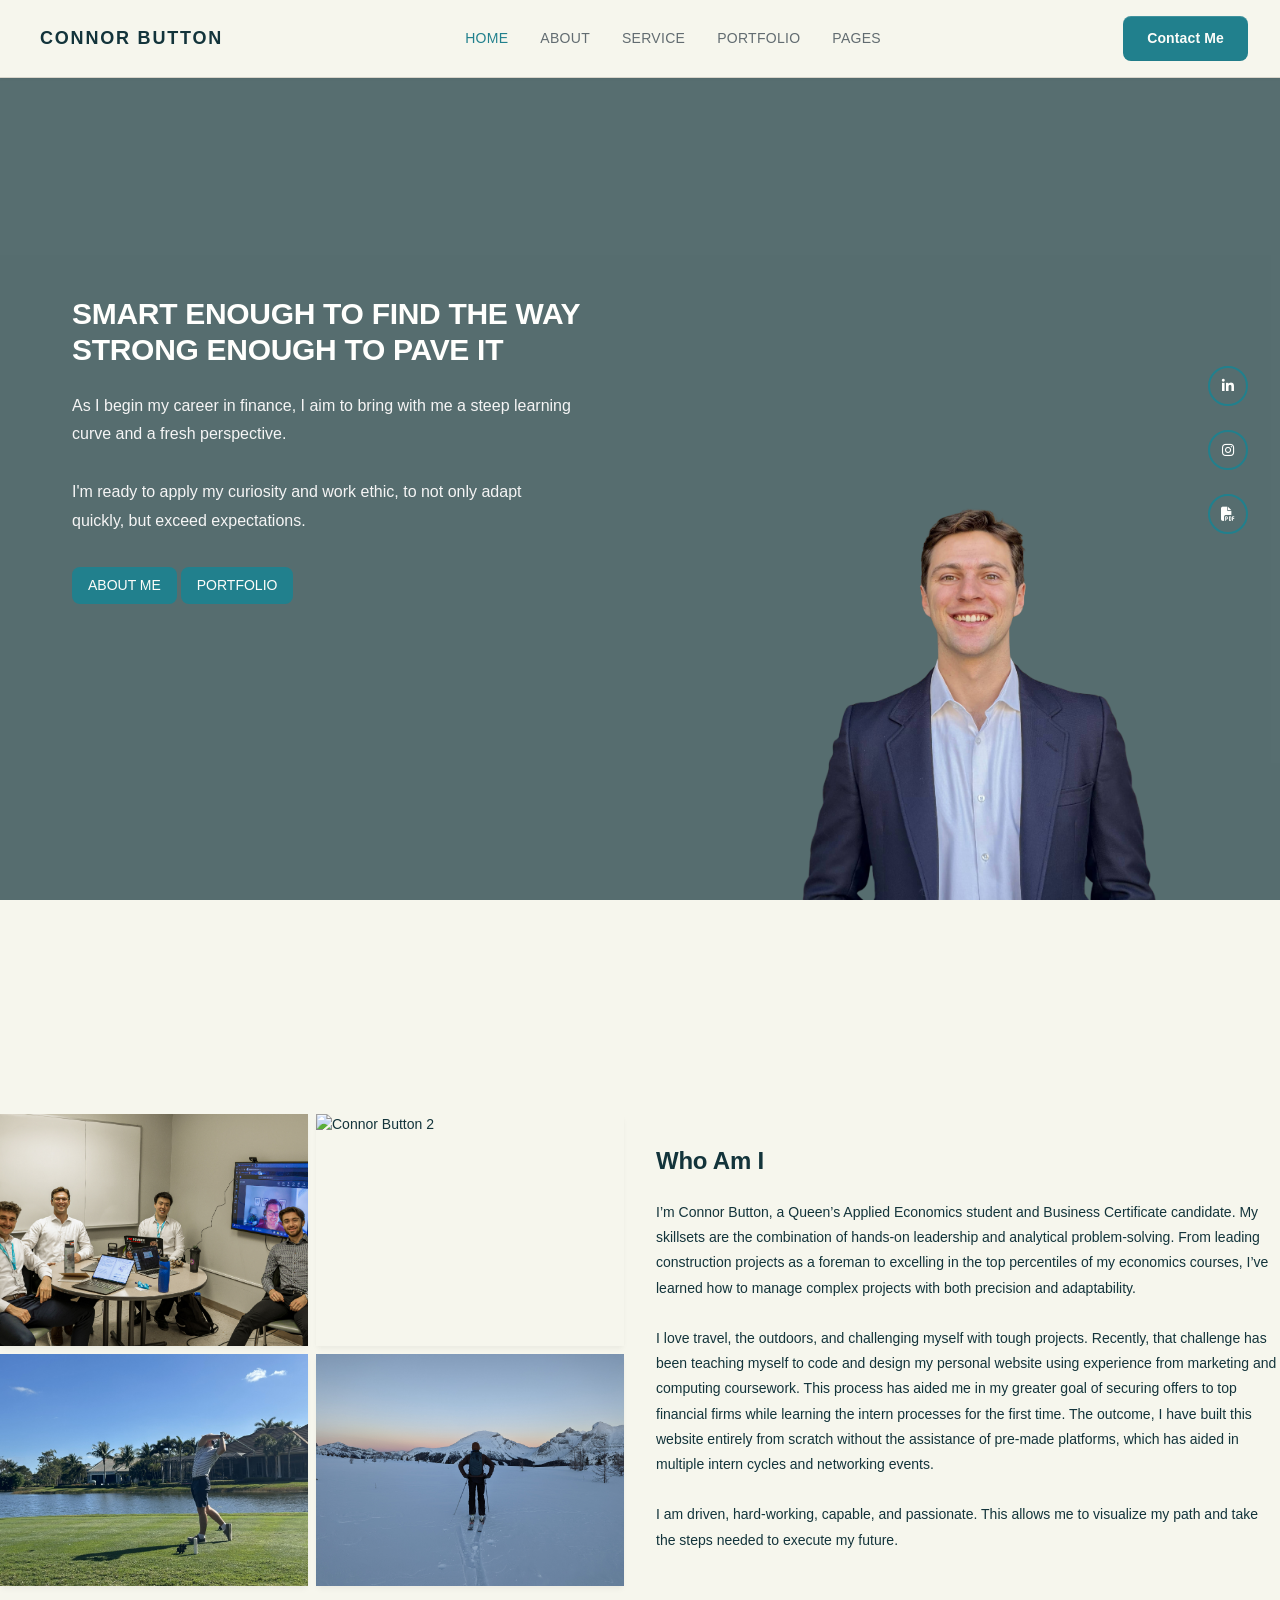
==== index.html @ 9fc7b87e "please" ====
<!DOCTYPE html>
<html lang="en">
<head>
    <meta charset="UTF-8">
    <meta name="viewport" content="width=device-width, initial-scale=1.0, maximum-scale=5.0, user-scalable=yes">
    <title>Professional Portfolio</title>
    <link rel="icon" type="image/png" href="images/favicon.png" />
    <link rel="stylesheet" href="main.css">
    <link rel="stylesheet" href="https://cdnjs.cloudflare.com/ajax/libs/font-awesome/6.4.0/css/all.min.css">
  <style>
    /* Minimal page-specific styles: lightbox + small enhancements */
    .page-title { margin: 0 0 0.5rem; }
    .page-subtitle { margin: 0 0 1.5rem; color: var(--muted); }

    /* Use the global .gallery styles from main.css. Add click affordances only. */
    .gallery figure{
      position: relative;
      cursor: zoom-in;
      border-radius: var(--radius);
      overflow: hidden;
    }
    .gallery img, .gallery video{ display:block; width:100%; height:100%; object-fit:cover; }

    .media-badge{
      position: absolute;
      right: 10px; bottom: 10px;
      font-size: 12px; padding: 4px 8px;
      border-radius: 999px;
      background: rgba(0,0,0,0.6);
      color:#fff; backdrop-filter: blur(3px);
      user-select:none; pointer-events:none;
    }

    /* Lightbox overlay */
    .lightbox {
      position: fixed; inset: 0;
      display: none; align-items: center; justify-content: center;
      background: rgba(0,0,0,0.9);
      z-index: 9999;
    }
    .lightbox.open { display: flex; }
    .lightbox-content {
      position: relative;
      max-width: 95vw; max-height: 92vh; width: min(1100px, 95vw);
      display:flex; align-items:center; justify-content:center;
    }
    .lightbox img, .lightbox video {
      max-width: 100%; max-height: 92vh; width: auto; height:auto;
      border-radius: 12px;
      outline: 1px solid rgba(255,255,255,0.15);
      background:#000;
    }
    .lightbox .close,
    .lightbox .prev,
    .lightbox .next {
      position: absolute; top: 50%; transform: translateY(-50%);
      border: 0; background: rgba(255,255,255,0.12); color: #fff;
      padding: 0.65rem 0.8rem; border-radius: 10px; cursor: pointer; font-weight: 700;
    }
    .lightbox .close { top: 2%; right: 2%; transform: none; }
    .lightbox .prev { left: 1.2%; }
    .lightbox .next { right: 1.2%; }
    .lightbox .close:hover, .lightbox .prev:hover, .lightbox .next:hover{
      background: rgba(255,255,255,0.22);
    }
    .caption {
      margin-top: 0.75rem;
      text-align: center;
      color: #f0f0f0;
      font-size: 0.95rem;
      opacity: 0.85;
      max-width: min(900px, 90vw);
    }
  </style>
</head>

<script>
(function () {
  // 1) Images: eager-load the first couple above the fold; lazy-load the rest
  const imgs = Array.from(document.querySelectorAll('img'));
  imgs.forEach((img, i) => {
    if (i < 2) {                 // first two images on the page
      img.loading = 'eager';
      img.fetchPriority = 'high';
    } else {
      img.loading = 'lazy';
      img.decoding = 'async';
      img.fetchPriority = 'low';
    }
  });

  // 2) Videos: don’t download until needed, and pause when off-screen
  const vids = document.querySelectorAll('video');
  vids.forEach(v => { v.preload = 'none'; });

  const iv = new IntersectionObserver((entries) => {
    entries.forEach(({isIntersecting, target:v}) => {
      if (!isIntersecting && !v.paused) v.pause();
    });
  }, { threshold: 0.1 });
  vids.forEach(v => iv.observe(v));

  // 3) Lightbox thumbnails: (already using smaller thumbs)
  // Make sure full-res loads ONLY when opened (your existing lightbox does this).
})();
</script>

<body>
    <!-- Navigation Bar -->
    <nav class="navbar">
        <div class="nav-container">
            <div class="nav-logo">
                <span class="logo-icon"></span>
                <span class="logo-text">CONNOR BUTTON</span>
            </div>
            
            <ul class="nav-menu">
                <li><a href="#home" class="nav-link active">HOME</a></li>
                <li><a href="#about" class="nav-link">ABOUT</a></li>
                <li><a href="#service" class="nav-link">SERVICE</a></li>
                <li><a href="#portfolio" class="nav-link">PORTFOLIO</a></li>
                <li><a href="#pages" class="nav-link">PAGES</a></li>
            </ul>

            <div class="nav-right">
                <a href="contact.html" class="contact-btn">Contact Me</a>
            </div>
        </div>
    </nav>

    <!-- Hero Section -->
    <section class="hero" id="home" style="background-image: url('images/background.jpg');">
        <div class="hero-overlay"></div>
        
        <div class="hero-content">
            <div class="hero-text">
                <h1 class="hero-title">
                    SMART ENOUGH TO FIND THE WAY<br>
                    STRONG ENOUGH TO PAVE IT
                </h1>
                
                <p class="hero-subtitle">
                    As I begin my career in finance, I aim to bring with me a steep 
                    learning curve and a fresh perspective. <br><br>
                    I'm ready to apply my curiosity and work ethic, to not only adapt 
                    quickly, but exceed expectations.
                </p>
                
                <a href="#about" class="btn btn--primary">ABOUT ME</a>
                <a href="homeport.html" class="btn btn--primary">PORTFOLIO</a>
            </div>
            
            <div class="hero-image">
                <img src="images/avatar.png" alt="Professional Avatar">
            </div>
        </div>

        <!-- Social Icons -->
        <div class="social-icons">
            <a href="https://www.linkedin.com/in/connor-button-a9097833b/" class="social-link" title="LinkedIn" target="_blank" rel="noopener">
                <i class="fab fa-linkedin-in"></i>
            </a>
            <a href="https://www.instagram.com/couuor/" class="social-link" title="Instagram" target="_blank" rel="noopener">
                <i class="fab fa-instagram"></i>
            </a>
            <a href="Connor Button Resume.pdf" class="social-link" title="Resume" target="_blank" rel="noopener">
                <i class="fas fa-file-pdf"></i>
            </a>
        </div>
    </section>

        <!-- About Me Section -->

    <section class="about-me" id="about">
    <div class="about-container">
        <div class="about-grid">
            <div class="about-photo">
            <div class="about-photo-grid">
                <img src="images/about1.jpg"
                    alt="Connor Button 1"
                    onclick="openModal('images/about1.jpg', 'About photo 1')">

                <img src="images/about2.jpg"
                    alt="Connor Button 2"
                    onclick="openModal('images/about2.jpg', 'About photo 2')">
                <img src="images/about3.jpg"
                    alt="Connor Button 3"
                    onclick="openModal('images/about3.jpg', 'About photo 3')">

                <img src="images/about4.jpg"
                    alt="Connor Button 4"
                    onclick="openModal('images/about4.jpg', 'About photo 4')">
            </div>
            </div>

            <div class="about-text">
                <h2>Who Am I</h2>
                <p>
                I’m Connor Button, a Queen’s Applied Economics student and Business Certificate candidate. 
                My skillsets are the combination of hands-on leadership and analytical problem-solving. 
                From leading construction projects as a foreman to excelling in the top percentiles of my 
                economics courses, I’ve learned how to manage complex projects with both precision and adaptability.
                <br><br> I love travel, the outdoors, and challenging myself with tough projects. Recently, that challenge 
                has been teaching myself to code and design my personal website using experience from marketing
                and computing coursework. This process has aided me in my greater goal of securing offers to
                top financial firms while learning the intern processes for the first time. The outcome, I have 
                built this website entirely from scratch without the assistance of pre-made platforms, which has 
                aided in multiple intern cycles and networking events. <br><br> I am driven, hard-working, capable, and 
                passionate. This allows me to visualize my path and take the steps needed to execute my future.
                </p>
            </div>
        </div>
    </div>
    </section>

  <!-- Lightbox -->
  <div class="lightbox" id="lightbox" aria-modal="true" role="dialog" aria-label="Media viewer">
    <div class="lightbox-content" id="lbContent" tabindex="0" aria-live="polite"></div>
    <button class="close" id="lbClose" aria-label="Close (Esc)">✕</button>
    <button class="prev" id="lbPrev" aria-label="Previous (←)">⬅</button>
    <button class="next" id="lbNext" aria-label="Next (→)">➡</button>
    <p class="caption" id="lbCaption"></p>
  </div>

  <script>
    // Vanilla JS lightbox supporting images & videos, with arrow keys and ESC.
    (function(){
      const galleries = Array.from(document.querySelectorAll('.gallery'));
      const lightbox = document.getElementById('lightbox');
      const lbContent = document.getElementById('lbContent');
      const lbCaption = document.getElementById('lbCaption');
      const btnPrev = document.getElementById('lbPrev');
      const btnNext = document.getElementById('lbNext');
      const btnClose = document.getElementById('lbClose');

    // Collect all figure elements inside .gallery
    const media = [];
    galleries.forEach(g => {
      const tiles = Array.from(g.querySelectorAll('figure'));
      tiles.forEach(t => media.push({
        el: t,
        gallery: g.dataset.gallery || 'gallery',
        type: t.dataset.type || (t.querySelector('video') ? 'video' : 'image'),
        // allow multiple sources via CSV; fall back to the element src
        src: (t.dataset.src
                ? t.dataset.src.split(',').map(s => s.trim()).filter(Boolean)
                : [t.querySelector('img,video')?.getAttribute('src')].filter(Boolean)),
        poster: t.dataset.poster || t.querySelector('video')?.getAttribute('poster') || '',
        caption: t.dataset.caption || t.querySelector('img')?.getAttribute('alt') || ''
      }));
    });


      let currentIndex = -1;

      function openAt(index){
        if(index < 0 || index >= media.length) return;
        currentIndex = index;
        renderMedia(media[currentIndex]);
        lightbox.classList.add('open');
        document.body.style.overflow = 'hidden';
        lbContent.focus();
      }

      function close(){
        lightbox.classList.remove('open');
        document.body.style.overflow = '';
        stopActiveVideo();                 // fully stop/unload any playing video
        lbContent.innerHTML = '';
        lbCaption.textContent = '';
      }

      // Unload any active <video> in the lightbox
      function stopActiveVideo(){
        const v = lbContent.querySelector('video');
        if (v){
          try { v.pause(); } catch(_) {}
          // Remove sources so audio can’t keep playing on some mobiles
          v.removeAttribute('src');
          // Also clear <source> children if present
          v.querySelectorAll('source').forEach(s => s.remove());
          v.load();
        }
      }

      function prev(){ stopActiveVideo(); openAt((currentIndex - 1 + media.length) % media.length); }
      function next(){ stopActiveVideo(); openAt((currentIndex + 1) % media.length); }

      function renderMedia(item){
        stopActiveVideo();
        lbContent.innerHTML = '';

        if (item.type === 'video'){
          const v = document.createElement('video');
          v.controls = true;
          v.playsInline = true;
          v.preload = 'metadata';         // lighter than 'auto'
          if (item.poster) v.poster = item.poster;
          v.style.maxHeight = '92vh';

          // Accept one or many sources (from data-src CSV)
          const sources = Array.isArray(item.src) ? item.src : [item.src];
          sources.forEach(src => {
            const s = document.createElement('source');
            s.src = src;
            s.type = src.endsWith('.webm') ? 'video/webm' : 'video/mp4';
            v.appendChild(s);
          });

          lbContent.appendChild(v);
          // Try to start muted (mobile-safe). If it fails, user can tap play.
          v.muted = true;
          v.play().catch(()=>{});
        } else {
          const img = document.createElement('img');
          img.src = Array.isArray(item.src) ? item.src[0] : item.src;
          img.alt = item.caption || 'Expanded image';
          img.style.maxHeight = '92vh';
          lbContent.appendChild(img);
        }

        lbCaption.textContent = item.caption || '';
      }

      // Click handlers + keyboard activation for accessibility
      media.forEach((m, idx) => {
        m.el.addEventListener('click', () => openAt(idx));
        m.el.setAttribute('tabindex', '0');
        m.el.setAttribute('role', 'button');
        m.el.addEventListener('keydown', (e) => {
          if(e.key === 'Enter' || e.key === ' '){
            e.preventDefault();
            openAt(idx);
          }
        });
      });

      btnClose.addEventListener('click', close);
      btnPrev.addEventListener('click', prev);
      btnNext.addEventListener('click', next);

      // Close when clicking on overlay background
      lightbox.addEventListener('click', (e) => { if(e.target === lightbox) close(); });

      // Keyboard controls
      document.addEventListener('keydown', (e) => {
        if(!lightbox.classList.contains('open')) return;
        if(e.key === 'Escape') close();
        else if(e.key === 'ArrowLeft') prev();
        else if(e.key === 'ArrowRight') next();
      });
    })();


          // Swipe (mobile)
      let touchStartX = null;
      lightbox.addEventListener('touchstart', e => {
        touchStartX = e.changedTouches[0].clientX;
      }, { passive: true });

      lightbox.addEventListener('touchend', e => {
        if (touchStartX === null) return;
        const dx = e.changedTouches[0].clientX - touchStartX;
        if (Math.abs(dx) > 50) { dx > 0 ? prev() : next(); }
        touchStartX = null;
      }, { passive: true });
  </script>

</body>
</html>
---- main.css ----
:root {
  /* Primitive Color Tokens */
  --color-white: rgba(255, 255, 255, 1);
  --color-black: rgba(0, 0, 0, 1);
  --color-cream-50: rgba(252, 252, 249, 1);
  --color-cream-100: rgba(255, 255, 253, 1);
  --color-gray-200: rgba(245, 245, 245, 1);
  --color-gray-300: rgba(167, 169, 169, 1);
  --color-gray-400: rgba(119, 124, 124, 1);
  --color-slate-500: rgba(98, 108, 113, 1);
  --color-brown-600: rgba(94, 82, 64, 1);
  --color-charcoal-700: rgba(31, 33, 33, 1);
  --color-charcoal-800: rgba(38, 40, 40, 1);
  --color-slate-900: rgba(19, 52, 59, 1);
  --color-teal-300: rgba(50, 184, 198, 1);
  --color-teal-400: rgba(45, 166, 178, 1);
  --color-teal-500: rgba(33, 128, 141, 1);
  --color-teal-600: rgba(29, 116, 128, 1);
  --color-teal-700: rgba(26, 104, 115, 1);
  --color-teal-800: rgba(41, 150, 161, 1);
  --color-red-400: rgba(255, 84, 89, 1);
  --color-red-500: rgba(192, 21, 47, 1);
  --color-orange-400: rgba(230, 129, 97, 1);
  --color-orange-500: rgba(168, 75, 47, 1);

  /* RGB versions for opacity control */
  --color-brown-600-rgb: 94, 82, 64;
  --color-teal-500-rgb: 33, 128, 141;
  --color-slate-900-rgb: 19, 52, 59;
  --color-slate-500-rgb: 98, 108, 113;
  --color-red-500-rgb: 192, 21, 47;
  --color-red-400-rgb: 255, 84, 89;
  --color-orange-500-rgb: 168, 75, 47;
  --color-orange-400-rgb: 230, 129, 97;

  /* Background color tokens (Light Mode) */
  --color-bg-1: rgba(59, 130, 246, 0.08); /* Light blue */
  --color-bg-2: rgba(245, 158, 11, 0.08); /* Light yellow */
  --color-bg-3: rgba(34, 197, 94, 0.08); /* Light green */
  --color-bg-4: rgba(239, 68, 68, 0.08); /* Light red */
  --color-bg-5: rgba(147, 51, 234, 0.08); /* Light purple */
  --color-bg-6: rgba(249, 115, 22, 0.08); /* Light orange */
  --color-bg-7: rgba(236, 72, 153, 0.08); /* Light pink */
  --color-bg-8: rgba(6, 182, 212, 0.08); /* Light cyan */

  /* Semantic Color Tokens (Light Mode) */
  --color-background: var(--color-cream-50);
  --color-surface: var(--color-cream-100);
  --color-text: var(--color-slate-900);
  --color-text-secondary: var(--color-slate-500);
  --color-primary: var(--color-teal-500);
  --color-primary-hover: var(--color-teal-600);
  --color-primary-active: var(--color-teal-700);
  --color-secondary: rgba(var(--color-brown-600-rgb), 0.12);
  --color-secondary-hover: rgba(var(--color-brown-600-rgb), 0.2);
  --color-secondary-active: rgba(var(--color-brown-600-rgb), 0.25);
  --color-border: rgba(var(--color-brown-600-rgb), 0.2);
  --color-btn-primary-text: var(--color-cream-50);
  --color-card-border: rgba(var(--color-brown-600-rgb), 0.12);
  --color-card-border-inner: rgba(var(--color-brown-600-rgb), 0.12);
  --color-error: var(--color-red-500);
  --color-success: var(--color-teal-500);
  --color-warning: var(--color-orange-500);
  --color-info: var(--color-slate-500);
  --color-focus-ring: rgba(var(--color-teal-500-rgb), 0.4);
  --color-select-caret: rgba(var(--color-slate-900-rgb), 0.8);

  /* Common style patterns */
  --focus-ring: 0 0 0 3px var(--color-focus-ring);
  --focus-outline: 2px solid var(--color-primary);
  --status-bg-opacity: 0.15;
  --status-border-opacity: 0.25;
  --select-caret-light: url("data:image/svg+xml,%3Csvg xmlns='http://www.w3.org/2000/svg' width='16' height='16' viewBox='0 0 24 24' fill='none' stroke='%23134252' stroke-width='2' stroke-linecap='round' stroke-linejoin='round'%3E%3Cpolyline points='6 9 12 15 18 9'%3E%3C/polyline%3E%3C/svg%3E");
  --select-caret-dark: url("data:image/svg+xml,%3Csvg xmlns='http://www.w3.org/2000/svg' width='16' height='16' viewBox='0 0 24 24' fill='none' stroke='%23f5f5f5' stroke-width='2' stroke-linecap='round' stroke-linejoin='round'%3E%3Cpolyline points='6 9 12 15 18 9'%3E%3C/polyline%3E%3C/svg%3E");

  /* RGB versions for opacity control */
  --color-success-rgb: 33, 128, 141;
  --color-error-rgb: 192, 21, 47;
  --color-warning-rgb: 168, 75, 47;
  --color-info-rgb: 98, 108, 113;

  /* Typography */
  --font-family-base: "FKGroteskNeue", "Geist", "Inter", -apple-system,
    BlinkMacSystemFont, "Segoe UI", Roboto, sans-serif;
  --font-family-mono: "Berkeley Mono", ui-monospace, SFMono-Regular, Menlo,
    Monaco, Consolas, monospace;
  --font-size-xs: 11px;
  --font-size-sm: 12px;
  --font-size-base: 14px;
  --font-size-md: 14px;
  --font-size-lg: 16px;
  --font-size-xl: 18px;
  --font-size-2xl: 20px;
  --font-size-3xl: 24px;
  --font-size-4xl: 30px;
  --font-weight-normal: 400;
  --font-weight-medium: 500;
  --font-weight-semibold: 550;
  --font-weight-bold: 600;
  --line-height-tight: 1.2;
  --line-height-normal: 1.5;
  --letter-spacing-tight: -0.01em;

  /* Spacing */
  --space-0: 0;
  --space-1: 1px;
  --space-2: 2px;
  --space-4: 4px;
  --space-6: 6px;
  --space-8: 8px;
  --space-10: 10px;
  --space-12: 12px;
  --space-16: 16px;
  --space-20: 20px;
  --space-24: 24px;
  --space-32: 32px;

  /* Mobile spacing adjustments */
--space-36: 36px;
--space-40: 40px;
--space-48: 48px;
--space-64: 64px;

/* Mobile-first breakpoints */
--breakpoint-sm: 640px;
--breakpoint-md: 768px;
--breakpoint-lg: 1024px;
--breakpoint-xl: 1280px;
--breakpoint-2xl: 1536px;

/* Touch-friendly sizes */
--touch-target-min: 44px;  /* Minimum clickable area for mobile */
--touch-target-md: 48px;

  /* Border Radius */
  --radius-sm: 6px;
  --radius-base: 8px;
  --radius-md: 10px;
  --radius-lg: 12px;
  --radius-full: 9999px;

  /* Shadows */
  --shadow-xs: 0 1px 2px rgba(0, 0, 0, 0.02);
  --shadow-sm: 0 1px 3px rgba(0, 0, 0, 0.04), 0 1px 2px rgba(0, 0, 0, 0.02);
  --shadow-md: 0 4px 6px -1px rgba(0, 0, 0, 0.04),
    0 2px 4px -1px rgba(0, 0, 0, 0.02);
  --shadow-lg: 0 10px 15px -3px rgba(0, 0, 0, 0.04),
    0 4px 6px -2px rgba(0, 0, 0, 0.02);
  --shadow-inset-sm: inset 0 1px 0 rgba(255, 255, 255, 0.15),
    inset 0 -1px 0 rgba(0, 0, 0, 0.03);

  /* Animation */
  --duration-fast: 150ms;
  --duration-normal: 250ms;
  --ease-standard: cubic-bezier(0.16, 1, 0.3, 1);

  /* Layout */
  --container-sm: 640px;
  --container-md: 768px;
  --container-lg: 1024px;
  --container-xl: 1280px;

  /* Responsive font sizes */
  --font-size-xs-mobile: 10px;
  --font-size-sm-mobile: 13px;
  --font-size-base-mobile: 13px;
  --font-size-md-mobile: 14px;
  --font-size-lg-mobile: 15px;
  --font-size-xl-mobile: 16px;
  --font-size-2xl-mobile: 18px;
  --font-size-3xl-mobile: 22px;
  --font-size-4xl-mobile: 28px;

  /* Mobile-specific padding */
  --mobile-padding: 16px;
  --mobile-padding-lg: 20px;
  --mobile-padding-xl: 24px;
}

/* Dark mode colors */
@media (prefers-color-scheme: dark) {
  :root {
    /* RGB versions for opacity control (Dark Mode) */
    --color-gray-400-rgb: 119, 124, 124;
    --color-teal-300-rgb: 50, 184, 198;
    --color-gray-300-rgb: 167, 169, 169;
    --color-gray-200-rgb: 245, 245, 245;

    /* Background color tokens (Dark Mode) */
    --color-bg-1: rgba(29, 78, 216, 0.15); /* Dark blue */
    --color-bg-2: rgba(180, 83, 9, 0.15); /* Dark yellow */
    --color-bg-3: rgba(21, 128, 61, 0.15); /* Dark green */
    --color-bg-4: rgba(185, 28, 28, 0.15); /* Dark red */
    --color-bg-5: rgba(107, 33, 168, 0.15); /* Dark purple */
    --color-bg-6: rgba(194, 65, 12, 0.15); /* Dark orange */
    --color-bg-7: rgba(190, 24, 93, 0.15); /* Dark pink */
    --color-bg-8: rgba(8, 145, 178, 0.15); /* Dark cyan */

    /* Semantic Color Tokens (Dark Mode) */
    --color-background: var(--color-charcoal-700);
    --color-surface: var(--color-charcoal-800);
    --color-text: var(--color-gray-200);
    --color-text-secondary: rgba(var(--color-gray-300-rgb), 0.7);
    --color-primary: var(--color-teal-300);
    --color-primary-hover: var(--color-teal-400);
    --color-primary-active: var(--color-teal-800);
    --color-secondary: rgba(var(--color-gray-400-rgb), 0.15);
    --color-secondary-hover: rgba(var(--color-gray-400-rgb), 0.25);
    --color-secondary-active: rgba(var(--color-gray-400-rgb), 0.3);
    --color-border: rgba(var(--color-gray-400-rgb), 0.3);
    --color-error: var(--color-red-400);
    --color-success: var(--color-teal-300);
    --color-warning: var(--color-orange-400);
    --color-info: var(--color-gray-300);
    --color-focus-ring: rgba(var(--color-teal-300-rgb), 0.4);
    --color-btn-primary-text: var(--color-slate-900);
    --color-card-border: rgba(var(--color-gray-400-rgb), 0.2);
    --color-card-border-inner: rgba(var(--color-gray-400-rgb), 0.15);
    --shadow-inset-sm: inset 0 1px 0 rgba(255, 255, 255, 0.1),
      inset 0 -1px 0 rgba(0, 0, 0, 0.15);
    --button-border-secondary: rgba(var(--color-gray-400-rgb), 0.2);
    --color-border-secondary: rgba(var(--color-gray-400-rgb), 0.2);
    --color-select-caret: rgba(var(--color-gray-200-rgb), 0.8);

    /* Common style patterns - updated for dark mode */
    --focus-ring: 0 0 0 3px var(--color-focus-ring);
    --focus-outline: 2px solid var(--color-primary);
    --status-bg-opacity: 0.15;
    --status-border-opacity: 0.25;
    --select-caret-light: url("data:image/svg+xml,%3Csvg xmlns='http://www.w3.org/2000/svg' width='16' height='16' viewBox='0 0 24 24' fill='none' stroke='%23134252' stroke-width='2' stroke-linecap='round' stroke-linejoin='round'%3E%3Cpolyline points='6 9 12 15 18 9'%3E%3C/polyline%3E%3C/svg%3E");
    --select-caret-dark: url("data:image/svg+xml,%3Csvg xmlns='http://www.w3.org/2000/svg' width='16' height='16' viewBox='0 0 24 24' fill='none' stroke='%23f5f5f5' stroke-width='2' stroke-linecap='round' stroke-linejoin='round'%3E%3Cpolyline points='6 9 12 15 18 9'%3E%3C/polyline%3E%3C/svg%3E");

    /* RGB versions for dark mode */
    --color-success-rgb: var(--color-teal-300-rgb);
    --color-error-rgb: var(--color-red-400-rgb);
    --color-warning-rgb: var(--color-orange-400-rgb);
    --color-info-rgb: var(--color-gray-300-rgb);
  }
}

/* ==========================================
MOBILE UTILITY CLASSES
========================================== */

/* Text utilities for responsive sizing */
.text-sm-mobile {
  font-size: var(--font-size-sm-mobile);
}

.text-base-mobile {
  font-size: var(--font-size-base-mobile);
}

.text-lg-mobile {
  font-size: var(--font-size-lg-mobile);
}

/* Responsive display utilities */
.show-mobile {
  display: none;
}

.show-tablet {
  display: none;
}

.hide-mobile {
  display: block;
}

.hide-tablet {
  display: block;
}

/* Responsive spacing utilities */
.px-mobile {
  padding-left: var(--mobile-padding);
  padding-right: var(--mobile-padding);
}

.py-mobile {
  padding-top: var(--mobile-padding);
  padding-bottom: var(--mobile-padding);
}

.px-mobile-lg {
  padding-left: var(--mobile-padding-lg);
  padding-right: var(--mobile-padding-lg);
}

.py-mobile-lg {
  padding-top: var(--mobile-padding-lg);
  padding-bottom: var(--mobile-padding-lg);
}

/* Touch-friendly button sizing */
.btn-touch {
  min-height: var(--touch-target-min);
  min-width: var(--touch-target-min);
  padding: 12px 16px;
}

.btn-touch-lg {
  min-height: var(--touch-target-md);
  min-width: var(--touch-target-md);
  padding: 14px 20px;
}

/* Responsive container widths */
.container-mobile {
  width: 100%;
  padding: 0 var(--mobile-padding);
}

.container-mobile-lg {
  width: 100%;
  padding: 0 var(--mobile-padding-lg);
}

/* Data attribute for manual theme switching */
[data-color-scheme="dark"] {
  /* RGB versions for opacity control (dark mode) */
  --color-gray-400-rgb: 119, 124, 124;
  --color-teal-300-rgb: 50, 184, 198;
  --color-gray-300-rgb: 167, 169, 169;
  --color-gray-200-rgb: 245, 245, 245;

  /* Colorful background palette - Dark Mode */
  --color-bg-1: rgba(29, 78, 216, 0.15); /* Dark blue */
  --color-bg-2: rgba(180, 83, 9, 0.15); /* Dark yellow */
  --color-bg-3: rgba(21, 128, 61, 0.15); /* Dark green */
  --color-bg-4: rgba(185, 28, 28, 0.15); /* Dark red */
  --color-bg-5: rgba(107, 33, 168, 0.15); /* Dark purple */
  --color-bg-6: rgba(194, 65, 12, 0.15); /* Dark orange */
  --color-bg-7: rgba(190, 24, 93, 0.15); /* Dark pink */
  --color-bg-8: rgba(8, 145, 178, 0.15); /* Dark cyan */

  /* Semantic Color Tokens (Dark Mode) */
  --color-background: var(--color-charcoal-700);
  --color-surface: var(--color-charcoal-800);
  --color-text: var(--color-gray-200);
  --color-text-secondary: rgba(var(--color-gray-300-rgb), 0.7);
  --color-primary: var(--color-teal-300);
  --color-primary-hover: var(--color-teal-400);
  --color-primary-active: var(--color-teal-800);
  --color-secondary: rgba(var(--color-gray-400-rgb), 0.15);
  --color-secondary-hover: rgba(var(--color-gray-400-rgb), 0.25);
  --color-secondary-active: rgba(var(--color-gray-400-rgb), 0.3);
  --color-border: rgba(var(--color-gray-400-rgb), 0.3);
  --color-error: var(--color-red-400);
  --color-success: var(--color-teal-300);
  --color-warning: var(--color-orange-400);
  --color-info: var(--color-gray-300);
  --color-focus-ring: rgba(var(--color-teal-300-rgb), 0.4);
  --color-btn-primary-text: var(--color-slate-900);
  --color-card-border: rgba(var(--color-gray-400-rgb), 0.15);
  --color-card-border-inner: rgba(var(--color-gray-400-rgb), 0.15);
  --shadow-inset-sm: inset 0 1px 0 rgba(255, 255, 255, 0.1),
    inset 0 -1px 0 rgba(0, 0, 0, 0.15);
  --color-border-secondary: rgba(var(--color-gray-400-rgb), 0.2);
  --color-select-caret: rgba(var(--color-gray-200-rgb), 0.8);

  /* Common style patterns - updated for dark mode */
  --focus-ring: 0 0 0 3px var(--color-focus-ring);
  --focus-outline: 2px solid var(--color-primary);
  --status-bg-opacity: 0.15;
  --status-border-opacity: 0.25;
  --select-caret-light: url("data:image/svg+xml,%3Csvg xmlns='http://www.w3.org/2000/svg' width='16' height='16' viewBox='0 0 24 24' fill='none' stroke='%23134252' stroke-width='2' stroke-linecap='round' stroke-linejoin='round'%3E%3Cpolyline points='6 9 12 15 18 9'%3E%3C/polyline%3E%3C/svg%3E");
  --select-caret-dark: url("data:image/svg+xml,%3Csvg xmlns='http://www.w3.org/2000/svg' width='16' height='16' viewBox='0 0 24 24' fill='none' stroke='%23f5f5f5' stroke-width='2' stroke-linecap='round' stroke-linejoin='round'%3E%3Cpolyline points='6 9 12 15 18 9'%3E%3C/polyline%3E%3C/svg%3E");

  /* RGB versions for dark mode */
  --color-success-rgb: var(--color-teal-300-rgb);
  --color-error-rgb: var(--color-red-400-rgb);
  --color-warning-rgb: var(--color-orange-400-rgb);
  --color-info-rgb: var(--color-gray-300-rgb);
}

[data-color-scheme="light"] {
  /* RGB versions for opacity control (light mode) */
  --color-brown-600-rgb: 94, 82, 64;
  --color-teal-500-rgb: 33, 128, 141;
  --color-slate-900-rgb: 19, 52, 59;

  /* Semantic Color Tokens (Light Mode) */
  --color-background: var(--color-cream-50);
  --color-surface: var(--color-cream-100);
  --color-text: var(--color-slate-900);
  --color-text-secondary: var(--color-slate-500);
  --color-primary: var(--color-teal-500);
  --color-primary-hover: var(--color-teal-600);
  --color-primary-active: var(--color-teal-700);
  --color-secondary: rgba(var(--color-brown-600-rgb), 0.12);
  --color-secondary-hover: rgba(var(--color-brown-600-rgb), 0.2);
  --color-secondary-active: rgba(var(--color-brown-600-rgb), 0.25);
  --color-border: rgba(var(--color-brown-600-rgb), 0.2);
  --color-btn-primary-text: var(--color-cream-50);
  --color-card-border: rgba(var(--color-brown-600-rgb), 0.12);
  --color-card-border-inner: rgba(var(--color-brown-600-rgb), 0.12);
  --color-error: var(--color-red-500);
  --color-success: var(--color-teal-500);
  --color-warning: var(--color-orange-500);
  --color-info: var(--color-slate-500);
  --color-focus-ring: rgba(var(--color-teal-500-rgb), 0.4);

  /* RGB versions for light mode */
  --color-success-rgb: var(--color-teal-500-rgb);
  --color-error-rgb: var(--color-red-500-rgb);
  --color-warning-rgb: var(--color-orange-500-rgb);
  --color-info-rgb: var(--color-slate-500-rgb);
}

/* Base styles */
html {
  font-size: var(--font-size-base);
  font-family: var(--font-family-base);
  line-height: var(--line-height-normal);
  color: var(--color-text);
  background-color: var(--color-background);
  -webkit-font-smoothing: antialiased;
  box-sizing: border-box;
}

body {
  margin: 0;
  padding: 0;
}

*,
*::before,
*::after {
  box-sizing: inherit;
}

/* Typography */
h1,
h2,
h3,
h4,
h5,
h6 {
  margin: 0;
  font-weight: var(--font-weight-semibold);
  line-height: var(--line-height-tight);
  color: var(--color-text);
  letter-spacing: var(--letter-spacing-tight);
}

h1 {
  font-size: var(--font-size-4xl);
}
h2 {
  font-size: var(--font-size-3xl);
}
h3 {
  font-size: var(--font-size-2xl);
}
h4 {
  font-size: var(--font-size-xl);
}
h5 {
  font-size: var(--font-size-lg);
}
h6 {
  font-size: var(--font-size-md);
}

p {
  margin: 0 0 var(--space-16) 0;
}

a {
  color: var(--color-primary);
  text-decoration: none;
  transition: color var(--duration-fast) var(--ease-standard);
}

a:hover {
  color: var(--color-primary-hover);
}

code,
pre {
  font-family: var(--font-family-mono);
  font-size: calc(var(--font-size-base) * 0.95);
  background-color: var(--color-secondary);
  border-radius: var(--radius-sm);
}

code {
  padding: var(--space-1) var(--space-4);
}

pre {
  padding: var(--space-16);
  margin: var(--space-16) 0;
  overflow: auto;
  border: 1px solid var(--color-border);
}

pre code {
  background: none;
  padding: 0;
}

/* Buttons */
.btn {
  display: inline-flex;
  align-items: center;
  justify-content: center;
  padding: var(--space-8) var(--space-16);
  border-radius: var(--radius-base);
  font-size: var(--font-size-base);
  font-weight: 500;
  line-height: 1.5;
  cursor: pointer;
  transition: all var(--duration-normal) var(--ease-standard);
  border: none;
  text-decoration: none;
  position: relative;
}

.btn:focus-visible {
  outline: none;
  box-shadow: var(--focus-ring);
}

.btn--primary {
  background: var(--color-primary);
  color: var(--color-btn-primary-text);
}

.btn--primary:hover {
  background: var(--color-primary-hover);
}

.btn--primary:active {
  background: var(--color-primary-active);
}

.btn--secondary {
  background: var(--color-secondary);
  color: var(--color-text);
}

.btn--secondary:hover {
  background: var(--color-secondary-hover);
}

.btn--secondary:active {
  background: var(--color-secondary-active);
}

.btn--outline {
  background: transparent;
  border: 1px solid var(--color-border);
  color: var(--color-text);
}

.btn--outline:hover {
  background: var(--color-secondary);
}

.btn--sm {
  padding: var(--space-4) var(--space-12);
  font-size: var(--font-size-sm);
  border-radius: var(--radius-sm);
}

.btn--lg {
  padding: var(--space-10) var(--space-20);
  font-size: var(--font-size-lg);
  border-radius: var(--radius-md);
}

.btn--full-width {
  width: 100%;
}

.btn:disabled {
  opacity: 0.5;
  cursor: not-allowed;
}

/* Form elements */
.form-control {
  display: block;
  width: 100%;
  padding: var(--space-8) var(--space-12);
  font-size: var(--font-size-md);
  line-height: 1.5;
  color: var(--color-text);
  background-color: var(--color-surface);
  border: 1px solid var(--color-border);
  border-radius: var(--radius-base);
  transition: border-color var(--duration-fast) var(--ease-standard),
    box-shadow var(--duration-fast) var(--ease-standard);
}

textarea.form-control {
  font-family: var(--font-family-base);
  font-size: var(--font-size-base);
}

select.form-control {
  padding: var(--space-8) var(--space-12);
  -webkit-appearance: none;
  -moz-appearance: none;
  appearance: none;
  background-image: var(--select-caret-light);
  background-repeat: no-repeat;
  background-position: right var(--space-12) center;
  background-size: 16px;
  padding-right: var(--space-32);
}

/* Add a dark mode specific caret */
@media (prefers-color-scheme: dark) {
  select.form-control {
    background-image: var(--select-caret-dark);
  }
}

/* Also handle data-color-scheme */
[data-color-scheme="dark"] select.form-control {
  background-image: var(--select-caret-dark);
}

[data-color-scheme="light"] select.form-control {
  background-image: var(--select-caret-light);
}

.form-control:focus {
  border-color: var(--color-primary);
  outline: var(--focus-outline);
}

.form-label {
  display: block;
  margin-bottom: var(--space-8);
  font-weight: var(--font-weight-medium);
  font-size: var(--font-size-sm);
}

.form-group {
  margin-bottom: var(--space-16);
}

/* Card component */
.card {
  background-color: var(--color-surface);
  border-radius: var(--radius-lg);
  border: 1px solid var(--color-card-border);
  box-shadow: var(--shadow-sm);
  overflow: hidden;
  transition: box-shadow var(--duration-normal) var(--ease-standard);
}

.card:hover {
  box-shadow: var(--shadow-md);
}

.card__body {
  padding: var(--space-16);
}

.card__header,
.card__footer {
  padding: var(--space-16);
  border-bottom: 1px solid var(--color-card-border-inner);
}

/* Status indicators - simplified with CSS variables */
.status {
  display: inline-flex;
  align-items: center;
  padding: var(--space-6) var(--space-12);
  border-radius: var(--radius-full);
  font-weight: var(--font-weight-medium);
  font-size: var(--font-size-sm);
}

.status--success {
  background-color: rgba(
    var(--color-success-rgb, 33, 128, 141),
    var(--status-bg-opacity)
  );
  color: var(--color-success);
  border: 1px solid
    rgba(var(--color-success-rgb, 33, 128, 141), var(--status-border-opacity));
}

.status--error {
  background-color: rgba(
    var(--color-error-rgb, 192, 21, 47),
    var(--status-bg-opacity)
  );
  color: var(--color-error);
  border: 1px solid
    rgba(var(--color-error-rgb, 192, 21, 47), var(--status-border-opacity));
}

.status--warning {
  background-color: rgba(
    var(--color-warning-rgb, 168, 75, 47),
    var(--status-bg-opacity)
  );
  color: var(--color-warning);
  border: 1px solid
    rgba(var(--color-warning-rgb, 168, 75, 47), var(--status-border-opacity));
}

.status--info {
  background-color: rgba(
    var(--color-info-rgb, 98, 108, 113),
    var(--status-bg-opacity)
  );
  color: var(--color-info);
  border: 1px solid
    rgba(var(--color-info-rgb, 98, 108, 113), var(--status-border-opacity));
}

/* Container layout */
.container {
  width: 100%;
  margin-right: auto;
  margin-left: auto;
  padding-right: var(--space-16);
  padding-left: var(--space-16);
}

@media (min-width: 640px) {
  .container {
    max-width: var(--container-sm);
  }
}
@media (min-width: 768px) {
  .container {
    max-width: var(--container-md);
  }
}
@media (min-width: 1024px) {
  .container {
    max-width: var(--container-lg);
  }
}
@media (min-width: 1280px) {
  .container {
    max-width: var(--container-xl);
  }
}

/* Utility classes */
.flex {
  display: flex;
}
.flex-col {
  flex-direction: column;
}
.items-center {
  align-items: center;
}
.justify-center {
  justify-content: center;
}
.justify-between {
  justify-content: space-between;
}
.gap-4 {
  gap: var(--space-4);
}
.gap-8 {
  gap: var(--space-8);
}
.gap-16 {
  gap: var(--space-16);
}

.m-0 {
  margin: 0;
}
.mt-8 {
  margin-top: var(--space-8);
}
.mb-8 {
  margin-bottom: var(--space-8);
}
.mx-8 {
  margin-left: var(--space-8);
  margin-right: var(--space-8);
}
.my-8 {
  margin-top: var(--space-8);
  margin-bottom: var(--space-8);
}

.p-0 {
  padding: 0;
}
.py-8 {
  padding-top: var(--space-8);
  padding-bottom: var(--space-8);
}
.px-8 {
  padding-left: var(--space-8);
  padding-right: var(--space-8);
}
.py-16 {
  padding-top: var(--space-16);
  padding-bottom: var(--space-16);
}
.px-16 {
  padding-left: var(--space-16);
  padding-right: var(--space-16);
}

.block {
  display: block;
}
.hidden {
  display: none;
}

/* Accessibility */
.sr-only {
  position: absolute;
  width: 1px;
  height: 1px;
  padding: 0;
  margin: -1px;
  overflow: hidden;
  clip: rect(0, 0, 0, 0);
  white-space: nowrap;
  border-width: 0;
}

:focus-visible {
  outline: var(--focus-outline);
  outline-offset: 2px;
}

/* Dark mode specifics */
[data-color-scheme="dark"] .btn--outline {
  border: 1px solid var(--color-border-secondary);
}

@font-face {
  font-family: 'FKGroteskNeue';
  src: url('https://r2cdn.perplexity.ai/fonts/FKGroteskNeue.woff2')
    format('woff2');
}

/* END PERPLEXITY DESIGN SYSTEM */
/* ==========================================
   RESET & BASE STYLES
   ========================================== */

* {
    margin: 0;
    padding: 0;
    box-sizing: border-box;
}

html {
    scroll-behavior: smooth;
    font-size: var(--font-size-base);
    font-family: var(--font-family-base);
    line-height: var(--line-height-normal);
    color: var(--color-text);
    background-color: var(--color-background);
    -webkit-font-smoothing: antialiased;
}

body {
    font-family: var(--font-family-base);
    color: var(--color-text);
    background-color: #f6f6ed;  /* optional */
    line-height: var(--line-height-normal);
}

/* ==========================================
   NAVIGATION BAR
   ========================================== */

.navbar {
    position: fixed;
    top: 0;
    width: 100%;
    background: #f6f6ed;    /* changed from var(--color-surface) */
    padding: var(--space-16) 0;
    z-index: 1000;
    box-shadow: var(--shadow-sm);
    border-bottom: 1px solid var(--color-border);
}

.nav-container {
    max-width: var(--container-xl);
    margin: 0 auto;
    padding: 0 var(--space-32);
    display: flex;
    justify-content: space-between;
    align-items: center;
}

.nav-logo {
    display: flex;
    align-items: center;
    gap: var(--space-8);
    font-weight: var(--font-weight-bold);
    color: var(--color-text);
    font-size: var(--font-size-xl);
    text-decoration: none;
    transition: color var(--duration-fast) var(--ease-standard);
}

.nav-logo:hover {
    color: var(--color-primary);
}

.logo-icon {
    color: var(--color-primary);
    font-size: var(--font-size-2xl);
}

.logo-text {
    letter-spacing: 0.1em;
}

.nav-menu {
    display: flex;
    list-style: none;
    gap: var(--space-32);
    margin: 0;
}

.nav-link {
    color: var(--color-text-secondary);
    text-decoration: none;
    font-size: var(--font-size-base);
    font-weight: var(--font-weight-medium);
    letter-spacing: 0.02em;
    transition: color var(--duration-normal) var(--ease-standard);
    cursor: pointer;
}

.nav-link:hover,
.nav-link.active {
    color: var(--color-primary);
}

.nav-right {
    display: flex;
    align-items: center;
}

.contact-btn {
    background-color: var(--color-primary);
    color: var(--color-btn-primary-text);
    border: none;
    padding: var(--space-12) var(--space-24);
    border-radius: var(--radius-base);
    font-weight: var(--font-weight-semibold);
    cursor: pointer;
    transition: all var(--duration-normal) var(--ease-standard);
    font-size: var(--font-size-base);
    letter-spacing: 0.01em;
    box-shadow: var(--shadow-inset-sm);
}

.contact-btn:hover {
    background-color: var(--color-primary-hover);
}

.contact-btn:active {
    background-color: var(--color-primary-active);
}

.contact-btn:focus-visible {
    outline: var(--focus-outline);
    box-shadow: var(--focus-ring);
}

@media (max-width: 768px) {
  .navbar {
    padding: var(--space-12) 0;
    position: sticky;  /* Changed from fixed for mobile */
    top: 0;
  }

  .nav-container {
    padding: 0 var(--mobile-padding);
    gap: var(--space-16);
  }

  .nav-logo {
    font-size: var(--font-size-lg-mobile);
  }

  .logo-icon {
    font-size: var(--font-size-xl);
  }
}

@media (max-width: 640px) {
  .navbar {
    padding: var(--space-10) 0;
  }

  .nav-container {
    padding: 0 var(--mobile-padding);
    gap: var(--space-12);
  }

  .nav-logo {
    font-size: var(--font-size-md);
  }

  .nav-menu {
    gap: var(--space-12);
    font-size: var(--font-size-sm-mobile);
  }

  .nav-link {
    font-size: var(--font-size-sm-mobile);
    padding: var(--space-8) var(--space-12);
  }

  .contact-btn {
    padding: var(--space-8) var(--space-16);
    font-size: var(--font-size-sm-mobile);
    min-height: var(--touch-target-min);
  }
}

/* ==========================================
   HERO SECTION
   ========================================== */

.hero {
  margin-top: 0px;
  min-height: 100vh;
  background-size: cover;
  background-position: center;
  background-repeat: no-repeat;
  position: relative;
  overflow: hidden;
  display: flex;
  flex-direction: column;
}

.hero-overlay {
    position: absolute;
    top: 0;
    left: 0;
    width: 100%;
    height: 100%;
    background: rgba(var(--color-slate-900-rgb), 0.7);
    z-index: 1;
}

.hero-content {
  /* let text take the remaining height above the image */
  flex: 1;
  position: relative;
  z-index: 2;
  max-width: var(--container-xl);
  width: 100%;
  margin: 0 auto;
  padding: var(--space-32);
  display: grid;
  grid-template-columns: 1fr 1fr;
  gap: calc(var(--space-32) * 1.5);
  align-items: center;
}

.hero-text {
    color: var(--color-cream-100);
    animation: fadeInLeft 1s var(--ease-standard);
    margin-left: 40px;
}

.hero-title {
    font-size: var(--font-size-4xl);
    font-weight: var(--font-weight-bold);
    line-height: var(--line-height-tight);
    margin-bottom: var(--space-24);
    letter-spacing: var(--letter-spacing-tight);
    color: var(--color-cream-100);
}

.hero-title .highlight {
    color: var(--color-primary);
}

.hero-subtitle {
    font-size: var(--font-size-lg);
    color: var(--color-gray-200);
    margin-bottom: var(--space-32);
    max-width: 500px;
    line-height: 1.8;
}

.btn-primary {
    background-color: var(--color-primary);
    color: var(--color-btn-primary-text);
    border: none;
    padding: var(--space-16) var(--space-32);
    border-radius: var(--radius-base);
    font-weight: var(--font-weight-semibold);
    font-size: var(--font-size-md);
    cursor: pointer;
    transition: all var(--duration-normal) var(--ease-standard);
    display: inline-flex;
    align-items: center;
    gap: var(--space-12);
    letter-spacing: 0.02em;
    box-shadow: var(--shadow-inset-sm);
}

.btn-primary:hover {
    background-color: var(--color-primary-hover);
    transform: translateX(var(--space-6));
}

.btn-primary:active {
    background-color: var(--color-primary-active);
}

.btn-primary:focus-visible {
    outline: var(--focus-outline);
    box-shadow: var(--focus-ring);
}


.hero-image {
  position: absolute;
  bottom: 0;
  right: 50px;
  z-index: 3;
  display: flex;
  align-items: flex-end;
  justify-content: flex-end;
  width: auto;        /* important: do NOT set a max-width here */
  max-width: none;
  animation: fadeInRight 1s var(--ease-standard);
}

.hero-image img {
  width: 40vw;        /* try 40vw here */
  height: auto;
  border-radius: var(--radius-lg);
}

@media (max-width: 1024px) {
  .hero {
    min-height: 80vh;
    margin-top: 60px;
  }

  .hero-content {
    grid-template-columns: 1fr;
    padding: var(--space-24);
    gap: var(--space-24);
    justify-items: center;
  }

  .hero-text {
    margin-left: 0;
    text-align: center;
  }

  .hero-title {
    font-size: 32px;
    margin-bottom: var(--space-20);
  }

  .hero-subtitle {
    font-size: 16px;
    margin: 0 auto var(--space-24);
  }

  .hero-image {
    position: relative;
    right: auto;
    bottom: auto;
    width: 100%;
    max-width: 400px;
    margin: 0 auto;
  }

  .hero-image img {
    width: 100%;
    max-width: 400px;
  }
}

@media (max-width: 768px) {
  .hero {
    min-height: 70vh;
    margin-top: 56px;
    padding-top: var(--space-32);
  }

  .hero-overlay {
    background: rgba(var(--color-slate-900-rgb), 0.5);
  }

  .hero-content {
    padding: var(--mobile-padding-lg);
    gap: var(--space-20);
    grid-template-columns: 1fr;
  }

  .hero-text {
    margin-left: 0;
  }

  .hero-title {
    font-size: var(--font-size-3xl-mobile);
    line-height: 1.3;
    margin-bottom: var(--space-16);
  }

  .hero-subtitle {
    font-size: var(--font-size-md);
    line-height: 1.6;
    margin-bottom: var(--space-20);
    max-width: 100%;
  }

  .btn-primary {
    width: 100%;
    max-width: 300px;
    padding: var(--space-12) var(--space-24);
    font-size: var(--font-size-md);
    min-height: var(--touch-target-min);
    justify-content: center;
  }

  .hero-image {
    max-width: 100%;
    width: 100%;
  }

  .hero-image img {
    width: 100%;
    max-width: 350px;
  }
}

@media (max-width: 640px) {
  .hero {
    min-height: 60vh;
    margin-top: 48px;
  }

  .hero-content {
    padding: var(--mobile-padding);
    gap: var(--space-16);
  }

  .hero-title {
    font-size: var(--font-size-2xl-mobile);
    font-size: clamp(20px, 6vw, 28px);
    margin-bottom: var(--space-12);
    letter-spacing: -0.02em;
  }

  .hero-subtitle {
    font-size: var(--font-size-sm-mobile);
    margin-bottom: var(--space-16);
  }

  .hero-text {
    margin-left: 0;
  }

  .btn-primary {
    width: 100%;
    padding: var(--space-10) var(--space-20);
    font-size: var(--font-size-sm-mobile);
    gap: var(--space-8);
  }

  .hero-image img {
    max-width: 280px;
    width: 100%;
  }

  .social-icons {
    flex-direction: row;
    gap: var(--space-12);
    position: static;
    justify-content: center;
    margin-top: var(--space-24);
    transform: none;
  }

  .social-link {
    width: 36px;
    height: 36px;
    font-size: var(--font-size-sm);
  }
}

@media (max-width: 480px) {
  .hero {
    min-height: 50vh;
    margin-top: 44px;
  }

  .hero-content {
    padding: var(--mobile-padding);
    gap: var(--space-12);
  }

  .hero-title {
    font-size: clamp(18px, 5.5vw, 24px);
    margin-bottom: var(--space-10);
  }

  .hero-subtitle {
    font-size: 12px;
    margin-bottom: var(--space-12);
  }

  .btn-primary {
    padding: var(--space-10) var(--space-18);
    font-size: 12px;
  }

  .hero-image img {
    max-width: 250px;
  }

  .hero-overlay {
    background: rgba(var(--color-slate-900-rgb), 0.6);
  }
}

/* ==========================================
   GALLERY SECTION
   ========================================== */

/* Make each project act as a strip band */
.job-block {
  margin: 3rem auto;
  padding: 2rem 0;
  border-top: 1px solid rgba(0,0,0,0.06);
}

/* Responsive grid gallery similar to Pines */
.gallery.gallery--strip {
  display: grid;
  grid-template-columns: repeat(auto-fit, minmax(250px, 1fr));
  gap: 12px;
  padding: 0.75rem 0;
  width: 100%;
}

/* Each tile in the grid */
.gallery.gallery--strip figure {
  margin: 0;
  position: relative;
  cursor: zoom-in;
  overflow: hidden;
  aspect-ratio: 1 / 1;
}

/* Ensure edge-to-edge cropping */
.gallery.gallery--strip img,
.gallery.gallery--strip video {
  width: 100%;
  height: 100%;
  object-fit: cover;
  display: block;
}

/* Optional: hide captions under tiles to match Pines' no-caption strips */
.gallery.gallery--strip figcaption {
  display: none;
}

@media (max-width: 768px) {
  .job-block {
    margin: 2rem auto;
    padding: 1.5rem 0;
  }

  .gallery.gallery--strip {
    grid-template-columns: repeat(auto-fit, minmax(200px, 1fr));
    gap: 10px;
    padding: 0.5rem 0;
  }
}

@media (max-width: 640px) {
  .gallery.gallery--strip {
    grid-template-columns: repeat(auto-fit, minmax(150px, 1fr));
    gap: 8px;
  }

  .job-block {
    margin: 1.5rem auto;
    padding: 1rem 0;
  }
}

@media (max-width: 480px) {
  .gallery.gallery--strip {
    grid-template-columns: repeat(auto-fit, minmax(120px, 1fr));
    gap: 6px;
  }
}

@media (max-width: 768px) {
  .job-block {
    margin: 2rem auto;
    padding: 1.5rem 0;
  }

  .gallery.gallery--strip {
    gap: 12px;
    padding: 0.5rem 0;
    overflow-x: auto;
    -webkit-overflow-scrolling: touch;  /* Smooth scrolling on iOS */
  }

  .gallery.gallery--strip figure {
    width: clamp(180px, 45vw, 350px);
    height: 180px;
    flex-basis: clamp(180px, 45vw, 350px);
  }
}

@media (max-width: 640px) {
  .gallery.gallery--strip {
    gap: 10px;
    scroll-padding: var(--mobile-padding);
  }

  .gallery.gallery--strip figure {
    width: calc(100vw - 36px);
    height: 150px;
    flex-basis: calc(100vw - 36px);
    max-width: 100%;
  }

  .job-block {
    margin: 1.5rem auto;
    padding: 1rem 0;
  }
}

@media (max-width: 480px) {
  .gallery.gallery--strip figure {
    height: 120px;
  }
}

/* ==========================================
   ABOUT ME
   ========================================== */
.about-me {
  margin-top: 0;
  background-color: #f6f6ed;
  min-height: 100vh;              /* fill viewport */
  display: flex;                  /* center child */
  align-items: center;            /* vertical center */
}

.about-container {
  max-width: 100%;
  margin: 0 auto;
  width: 100%;
}

/* two columns: photo left, text right */
.about-grid {
  display: grid;
  grid-template-columns: 1fr 1fr;
  gap: var(--space-32);
  align-items: center;            /* vertically center both columns */
  justify-items: stretch;
}

.about-photo {
  margin: 0;
  height: 100%;
  box-sizing: border-box;
}

.about-photo-grid {
  width: 100%;
  height: 100%;
  display: grid;
  grid-template-columns: repeat(2, 1fr);
  grid-auto-rows: 1fr;
  gap: var(--space-8);          /* 32px gaps between the four squares */
}

.about-photo-grid img {
  width: 100%;
  height: 100%;
  object-fit: cover;
  border-radius: 0;
  box-shadow: var(--shadow-md);
}

/* text on the right */
.about-text h2 {
  margin-right: 40px;
  margin-top: var(--space-16);
  margin-bottom: var(--space-24);
}

.about-text p {
  max-width: 700px;
  line-height: 1.8;
}

/* stack on small screens */
@media (max-width: 768px) {
  .about-me {
    align-items: flex-start;   /* top-align on small screens */
  }


  .about-photo {
    text-align: center;
    margin-bottom: var(--space-24);
  }

  .about-photo-grid {
    max-width: 100%;
  }

  .about-photo {
    display: flex;
    align-items: stretch;
    justify-content: center;
  }

  .about-photo img {
    width: 100%;
    height: auto;
    object-fit: cover;
    border-radius: 0;
    box-shadow: var(--shadow-md);
    display: block;
  }

    /* Improve readability */
  p, li, dt, dd {
    font-size: var(--font-size-sm-mobile);
    line-height: 1.8;
  }

    /* Navigation improvements */
  nav {
    position: sticky;
    top: 0;
    z-index: 999;
  }

    /* Reduce padding on small containers */
  .container {
    padding-left: var(--mobile-padding);
    padding-right: var(--mobile-padding);
  }

  section {
    padding: var(--space-24) var(--mobile-padding);
  }
}

/* MEDIUM PHONES & TABLETS (481px - 768px) */
@media (max-width: 768px) and (min-width: 481px) {
  :root {
    font-size: 15px;
  }

  /* Slightly larger touch targets on tablets */
  button, a, [role="button"] {
    min-height: 44px;
  }

  .mobile-only {
    display: block !important;
  }

  .tablet-only {
    display: block !important;
  }

  input, textarea, select {
    font-size: 16px;
  }

  /* Two-column on larger tablets */
  .tablet-2-col {
    display: grid;
    grid-template-columns: 1fr 1fr;
    gap: var(--space-24);
  }
}

/* LARGE TABLETS & SMALL DESKTOPS (769px - 1024px) */
@media (max-width: 1024px) and (min-width: 769px) {
  .tablet-and-up {
    display: block;
  }

  .mobile-only {
    display: none !important;
  }

  .hide-tablet {
    display: none !important;
  }
}

/* ORIENTATION-SPECIFIC FIXES */
@media (orientation: portrait) and (max-width: 768px) {
  .hero-image img {
    max-width: 90vw;
  }

  section {
    padding: var(--space-24) var(--mobile-padding);
  }
}

@media (orientation: landscape) and (max-height: 600px) {
  .hero {
    min-height: auto;
    padding: var(--space-16) 0;
  }

  .hero-content {
    gap: var(--space-16);
    padding: var(--space-16);
  }

  nav {
    padding: var(--space-8) 0;
  }
}


/* ==========================================
   SOCIAL ICONS
   ========================================== */

.social-icons {
    position: absolute;
    right: var(--space-32);
    top: 50%;
    transform: translateY(-50%);
    display: flex;
    flex-direction: column;
    gap: var(--space-24);
    z-index: 3;
}

.social-link {
    width: 40px;
    height: 40px;
    border: 2px solid var(--color-primary);
    border-radius: var(--radius-full);
    display: flex;
    align-items: center;
    justify-content: center;
    color: var(--color-cream-100);
    transition: all var(--duration-normal) var(--ease-standard);
    text-decoration: none;
    font-size: var(--font-size-md);
    background-color: transparent;
}

.social-link:hover {
    background-color: var(--color-primary);
    color: var(--color-cream-100);
    transform: scale(1.1);
    border-color: var(--color-primary-hover);
}

.social-link:focus-visible {
    outline: var(--focus-outline);
    box-shadow: var(--focus-ring);
}

/* ==========================================
   ANIMATIONS
   ========================================== */

@keyframes fadeInLeft {
    from {
        opacity: 0;
        transform: translateX(-30px);
    }
    to {
        opacity: 1;
        transform: translateX(0);
    }
}

@keyframes fadeInRight {
    from {
        opacity: 0;
        transform: translateX(30px);
    }
    to {
        opacity: 1;
        transform: translateX(0);
    }
}

/* ==========================================
   RESPONSIVE DESIGN
   ========================================== */

@media (max-width: 1024px) {
    .hero-content {
        grid-template-columns: 1fr;
        text-align: center;
        gap: var(--space-32);
    }

    .hero-title {
        font-size: calc(var(--font-size-4xl) * 0.8);
    }

    .hero-subtitle {
        margin-left: auto;
        margin-right: auto;
    }

    .social-icons {
        position: static;
        transform: none;
        flex-direction: row;
        justify-content: center;
        margin-top: var(--space-32);
    }

    .nav-arrows {
        position: static;
        transform: none;
        justify-content: center;
        margin-top: var(--space-32);
    }
}

@media (max-width: 768px) {
    .nav-container {
        padding: 0 var(--space-20);
    }

    .nav-menu {
        gap: var(--space-16);
    }

    .nav-link {
        font-size: var(--font-size-sm);
    }

    .hero {
        margin-top: 50px;
    }

    .hero-content {
        padding: var(--space-20);
    }

    .hero-title {
        font-size: var(--font-size-3xl);
        margin-bottom: var(--space-20);
    }

    .hero-subtitle {
        font-size: var(--font-size-md);
        margin-bottom: var(--space-24);
    }

    .btn-primary {
        padding: var(--space-12) var(--space-24);
        font-size: var(--font-size-sm);
    }

    .hero-image img {
        max-width: 300px;
    }

    .contact-btn {
        padding: var(--space-10) var(--space-16);
        font-size: var(--font-size-sm);
    }
}

@media (max-width: 480px) {
    .nav-container {
        flex-wrap: wrap;
        gap: var(--space-16);
        padding: 0 var(--space-16);
    }

    .nav-menu {
        display: none;
    }

    .nav-logo {
        font-size: var(--font-size-lg);
    }

    .logo-text {
        font-size: var(--font-size-md);
    }

    .logo-icon {
        font-size: var(--font-size-xl);
    }

    .hero {
        padding: var(--space-16);
        margin-top: 56px;
    }

    .hero-content {
        padding: var(--space-16);
        gap: var(--space-24);
    }

    .hero-title {
        font-size: var(--font-size-2xl);
        margin-bottom: var(--space-16);
    }

    .hero-subtitle {
        font-size: var(--font-size-sm);
        margin-bottom: var(--space-20);
    }

    .btn-primary {
        padding: var(--space-10) var(--space-20);
        font-size: var(--font-size-sm);
        gap: var(--space-8);
    }

    .hero-image img {
        max-width: 280px;
    }

    .contact-btn {
        padding: var(--space-8) var(--space-12);
        font-size: var(--font-size-sm);
    }

    .social-icons {
        gap: var(--space-16);
        margin-top: var(--space-24);
    }

    .social-link {
        width: 35px;
        height: 35px;
        font-size: var(--font-size-sm);
    }

    .arrow-btn {
        width: 40px;
        height: 40px;
        font-size: var(--font-size-sm);
    }

    .nav-arrows {
        gap: var(--space-12);
        margin-top: var(--space-24);
    }
}

/* ==========================================
COMPREHENSIVE MOBILE BREAKPOINTS
========================================== */

/* SMALL PHONES (320px - 480px) */
@media (max-width: 480px) {
  :root {
    /* Reduce all spacing slightly */
    font-size: 14px;
  }

  html, body {
    overflow-x: hidden;
    -webkit-text-size-adjust: 100%;
  }

  /* Stack everything vertically */
  .flex {
    flex-direction: column;
  }

  .grid {
    grid-template-columns: 1fr !important;
  }

  /* Ensure touch targets are clickable */
  button, a, [role="button"] {
    min-height: var(--touch-target-min);
    min-width: var(--touch-target-min);
    padding: 10px 14px;
  }

  /* Hide desktop elements */
  .desktop-only {
    display: none !important;
  }

  .mobile-only {
    display: block !important;
  }

  /* Full width forms */
  input, textarea, select {
    width: 100%;
    padding: var(--space-12) var(--space-16);
    font-size: 16px;  /* Prevents zoom on iOS */
  }

  /* Better image scaling */
  img, video {
    max-width: 100%;
    height: auto;
    display: block;
  }

  /* Improve readability */
  p, li, dt, dd {
    font-size: var(--font-size-sm-mobile);
    line-height: 1.8;
  }

  /* Navigation improvements */
  nav {
    position: sticky;
    top: 0;
    z-index: 999;
  }

  /* Reduce padding on small containers */
  .container {
    padding-left: var(--mobile-padding);
    padding-right: var(--mobile-padding);
  }

  section {
    padding: var(--space-24) var(--mobile-padding);
  }
}

/* MEDIUM PHONES & TABLETS (481px - 768px) */
@media (max-width: 768px) and (min-width: 481px) {
  :root {
    font-size: 15px;
  }

  /* Slightly larger touch targets on tablets */
  button, a, [role="button"] {
    min-height: 44px;
  }

  .mobile-only {
    display: block !important;
  }

  .tablet-only {
    display: block !important;
  }

  input, textarea, select {
    font-size: 16px;
  }

  /* Two-column on larger tablets */
  .tablet-2-col {
    display: grid;
    grid-template-columns: 1fr 1fr;
    gap: var(--space-24);
  }
}

/* LARGE TABLETS & SMALL DESKTOPS (769px - 1024px) */
@media (max-width: 1024px) and (min-width: 769px) {
  .tablet-and-up {
    display: block;
  }

  .mobile-only {
    display: none !important;
  }

  .hide-tablet {
    display: none !important;
  }
}

/* ORIENTATION-SPECIFIC FIXES */
@media (orientation: portrait) and (max-width: 768px) {
  .hero-image img {
    max-width: 90vw;
  }

  section {
    padding: var(--space-24) var(--mobile-padding);
  }
}

@media (orientation: landscape) and (max-height: 600px) {
  .hero {
    min-height: auto;
    padding: var(--space-16) 0;
  }

  .hero-content {
    gap: var(--space-16);
    padding: var(--space-16);
  }

  nav {
    padding: var(--space-8) 0;
  }
}

/* ==========================================
ACCESSIBILITY & TOUCH IMPROVEMENTS
========================================== */

/* Ensure enough space for touch */
@media (hover: none) and (pointer: coarse) {
  /* Mobile/touch devices */
  button, a, input[type="button"], input[type="submit"] {
    min-height: 44px;
    min-width: 44px;
    padding: 12px 16px;
  }

  /* Increase hover areas */
  .nav-link {
    padding: 8px 12px;
  }

  /* Remove hover effects on touch devices */
  .btn-primary:hover {
    transform: none;
  }

  .social-link:hover {
    transform: none;
  }

  /* Better text selection on mobile */
  body {
    -webkit-user-select: text;
    user-select: text;
  }
}

/* Dark mode - Mobile specific */
@media (max-width: 768px) and (prefers-color-scheme: dark) {
  .navbar {
    background: var(--color-surface);
  }

  .hero-overlay {
    background: rgba(0, 0, 0, 0.6);
  }
}

/* Light mode - Mobile specific */
@media (max-width: 768px) and (prefers-color-scheme: light) {
  input, textarea, select {
    background-color: #ffffff;
    color: #000000;
  }
}

/* ==========================================
PERFORMANCE: REDUCE ANIMATIONS ON MOBILE
========================================== */

@media (max-width: 768px) {
  * {
    animation-duration: 0.15s !important;
  }

  @media (prefers-reduced-motion: reduce) {
    * {
      animation: none !important;
      transition: none !important;
    }
  }
}

/* ==========================================
PRINT STYLES (BONUS)
========================================== */

@media print {
  nav, .contact-btn, .social-icons {
    display: none !important;
  }

  .container {
    max-width: 100%;
  }

  body {
    font-size: 12pt;
    line-height: 1.5;
    color: #000;
    background: #fff;
  }
}
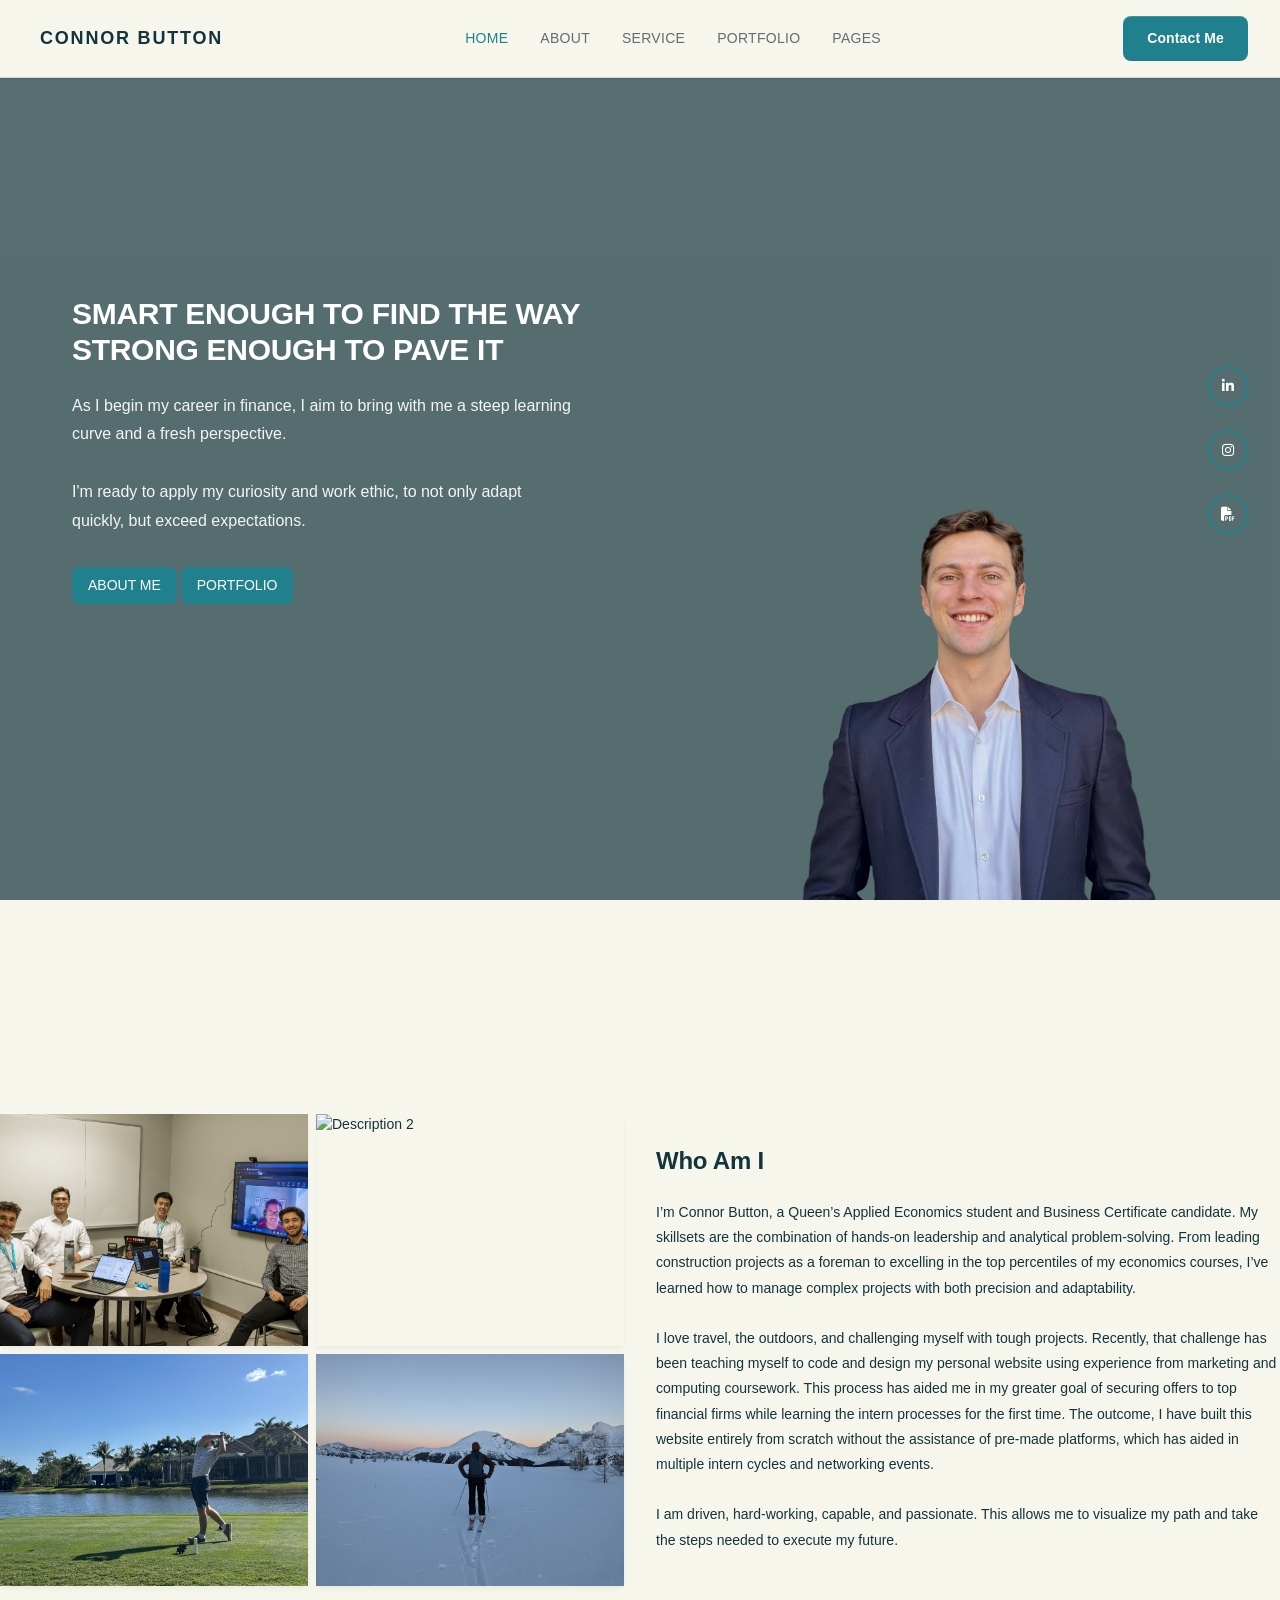
==== commit 2422ea28: "lighutbocx" ====
--- a/index.html
+++ b/index.html
@@ -176,20 +176,17 @@
         <div class="about-grid">
             <div class="about-photo">
             <div class="about-photo-grid">
-                <img src="images/about1.jpg"
-                    alt="Connor Button 1"
-                    onclick="openModal('images/about1.jpg', 'About photo 1')">
-
-                <img src="images/about2.jpg"
-                    alt="Connor Button 2"
-                    onclick="openModal('images/about2.jpg', 'About photo 2')">
-                <img src="images/about3.jpg"
-                    alt="Connor Button 3"
-                    onclick="openModal('images/about3.jpg', 'About photo 3')">
-
-                <img src="images/about4.jpg"
-                    alt="Connor Button 4"
-                    onclick="openModal('images/about4.jpg', 'About photo 4')">
+                <!-- About photo 1 -->
+                <img src="images/about1.jpg" alt="Description 1" class="about-photo">
+
+                <!-- About photo 2 -->
+                <img src="images/about2.jpg" alt="Description 2" class="about-photo">
+
+                <!-- About photo 3 -->
+                <img src="images/about3.jpg" alt="Description 3" class="about-photo">
+
+                <!-- About photo 4 -->
+                <img src="images/about4.jpg" alt="Description 4" class="about-photo">
             </div>
             </div>
 
@@ -222,149 +219,69 @@
     <p class="caption" id="lbCaption"></p>
   </div>
 
-  <script>
-    // Vanilla JS lightbox supporting images & videos, with arrow keys and ESC.
-    (function(){
-      const galleries = Array.from(document.querySelectorAll('.gallery'));
-      const lightbox = document.getElementById('lightbox');
-      const lbContent = document.getElementById('lbContent');
-      const lbCaption = document.getElementById('lbCaption');
-      const btnPrev = document.getElementById('lbPrev');
-      const btnNext = document.getElementById('lbNext');
-      const btnClose = document.getElementById('lbClose');
-
-    // Collect all figure elements inside .gallery
-    const media = [];
-    galleries.forEach(g => {
-      const tiles = Array.from(g.querySelectorAll('figure'));
-      tiles.forEach(t => media.push({
-        el: t,
-        gallery: g.dataset.gallery || 'gallery',
-        type: t.dataset.type || (t.querySelector('video') ? 'video' : 'image'),
-        // allow multiple sources via CSV; fall back to the element src
-        src: (t.dataset.src
-                ? t.dataset.src.split(',').map(s => s.trim()).filter(Boolean)
-                : [t.querySelector('img,video')?.getAttribute('src')].filter(Boolean)),
-        poster: t.dataset.poster || t.querySelector('video')?.getAttribute('poster') || '',
-        caption: t.dataset.caption || t.querySelector('img')?.getAttribute('alt') || ''
-      }));
-    });
-
-
-      let currentIndex = -1;
-
-      function openAt(index){
-        if(index < 0 || index >= media.length) return;
-        currentIndex = index;
-        renderMedia(media[currentIndex]);
-        lightbox.classList.add('open');
-        document.body.style.overflow = 'hidden';
-        lbContent.focus();
-      }
-
-      function close(){
-        lightbox.classList.remove('open');
-        document.body.style.overflow = '';
-        stopActiveVideo();                 // fully stop/unload any playing video
-        lbContent.innerHTML = '';
-        lbCaption.textContent = '';
-      }
-
-      // Unload any active <video> in the lightbox
-      function stopActiveVideo(){
-        const v = lbContent.querySelector('video');
-        if (v){
-          try { v.pause(); } catch(_) {}
-          // Remove sources so audio can’t keep playing on some mobiles
-          v.removeAttribute('src');
-          // Also clear <source> children if present
-          v.querySelectorAll('source').forEach(s => s.remove());
-          v.load();
-        }
-      }
-
-      function prev(){ stopActiveVideo(); openAt((currentIndex - 1 + media.length) % media.length); }
-      function next(){ stopActiveVideo(); openAt((currentIndex + 1) % media.length); }
-
-      function renderMedia(item){
-        stopActiveVideo();
-        lbContent.innerHTML = '';
-
-        if (item.type === 'video'){
-          const v = document.createElement('video');
-          v.controls = true;
-          v.playsInline = true;
-          v.preload = 'metadata';         // lighter than 'auto'
-          if (item.poster) v.poster = item.poster;
-          v.style.maxHeight = '92vh';
-
-          // Accept one or many sources (from data-src CSV)
-          const sources = Array.isArray(item.src) ? item.src : [item.src];
-          sources.forEach(src => {
-            const s = document.createElement('source');
-            s.src = src;
-            s.type = src.endsWith('.webm') ? 'video/webm' : 'video/mp4';
-            v.appendChild(s);
-          });
-
-          lbContent.appendChild(v);
-          // Try to start muted (mobile-safe). If it fails, user can tap play.
-          v.muted = true;
-          v.play().catch(()=>{});
-        } else {
-          const img = document.createElement('img');
-          img.src = Array.isArray(item.src) ? item.src[0] : item.src;
-          img.alt = item.caption || 'Expanded image';
-          img.style.maxHeight = '92vh';
-          lbContent.appendChild(img);
-        }
-
-        lbCaption.textContent = item.caption || '';
-      }
-
-      // Click handlers + keyboard activation for accessibility
-      media.forEach((m, idx) => {
-        m.el.addEventListener('click', () => openAt(idx));
-        m.el.setAttribute('tabindex', '0');
-        m.el.setAttribute('role', 'button');
-        m.el.addEventListener('keydown', (e) => {
-          if(e.key === 'Enter' || e.key === ' '){
-            e.preventDefault();
-            openAt(idx);
-          }
-        });
-      });
-
-      btnClose.addEventListener('click', close);
-      btnPrev.addEventListener('click', prev);
-      btnNext.addEventListener('click', next);
-
-      // Close when clicking on overlay background
-      lightbox.addEventListener('click', (e) => { if(e.target === lightbox) close(); });
-
-      // Keyboard controls
-      document.addEventListener('keydown', (e) => {
-        if(!lightbox.classList.contains('open')) return;
-        if(e.key === 'Escape') close();
-        else if(e.key === 'ArrowLeft') prev();
-        else if(e.key === 'ArrowRight') next();
-      });
-    })();
-
-
-          // Swipe (mobile)
-      let touchStartX = null;
-      lightbox.addEventListener('touchstart', e => {
-        touchStartX = e.changedTouches[0].clientX;
-      }, { passive: true });
-
-      lightbox.addEventListener('touchend', e => {
-        if (touchStartX === null) return;
-        const dx = e.changedTouches[0].clientX - touchStartX;
-        if (Math.abs(dx) > 50) { dx > 0 ? prev() : next(); }
-        touchStartX = null;
-      }, { passive: true });
-  </script>
+    <script>
+  document.addEventListener('DOMContentLoaded', function () {
+    const lightbox = document.getElementById('lightbox');
+    const lbContent = document.getElementById('lbContent');
+    const lbCaption = document.getElementById('lbCaption');
+    const lbClose = document.getElementById('lbClose');
+    const lbPrev = document.getElementById('lbPrev');
+    const lbNext = document.getElementById('lbNext');
+
+    const photos = Array.from(document.querySelectorAll('.about-photo'));
+    let currentIndex = 0;
+
+    function openLightbox(index) {
+      currentIndex = index;
+      const img = photos[currentIndex];
+
+      lbContent.innerHTML = '';
+      const clone = img.cloneNode(true);
+      clone.removeAttribute('class');
+      lbContent.appendChild(clone);
+
+      lbCaption.textContent = img.alt || '';
+
+      lightbox.style.display = 'flex'; // or 'block' according to your CSS
+      lbContent.focus();
+    }
+
+    function closeLightbox() {
+      lightbox.style.display = 'none';
+    }
+
+    function showNext() {
+      if (!photos.length) return;
+      currentIndex = (currentIndex + 1) % photos.length;
+      openLightbox(currentIndex);
+    }
+
+    function showPrev() {
+      if (!photos.length) return;
+      currentIndex = (currentIndex - 1 + photos.length) % photos.length;
+      openLightbox(currentIndex);
+    }
+
+    photos.forEach((img, index) => {
+      img.addEventListener('click', () => openLightbox(index));
+    });
+
+    lbClose.addEventListener('click', closeLightbox);
+    lbNext.addEventListener('click', showNext);
+    lbPrev.addEventListener('click', showPrev);
+
+    lightbox.addEventListener('click', (e) => {
+      if (e.target === lightbox) closeLightbox();
+    });
+
+    document.addEventListener('keydown', (e) => {
+      if (lightbox.style.display !== 'flex' && lightbox.style.display !== 'block') return;
+      if (e.key === 'Escape') closeLightbox();
+      if (e.key === 'ArrowRight') showNext();
+      if (e.key === 'ArrowLeft') showPrev();
+    });
+  });
+</script>
 
 </body>
 </html>
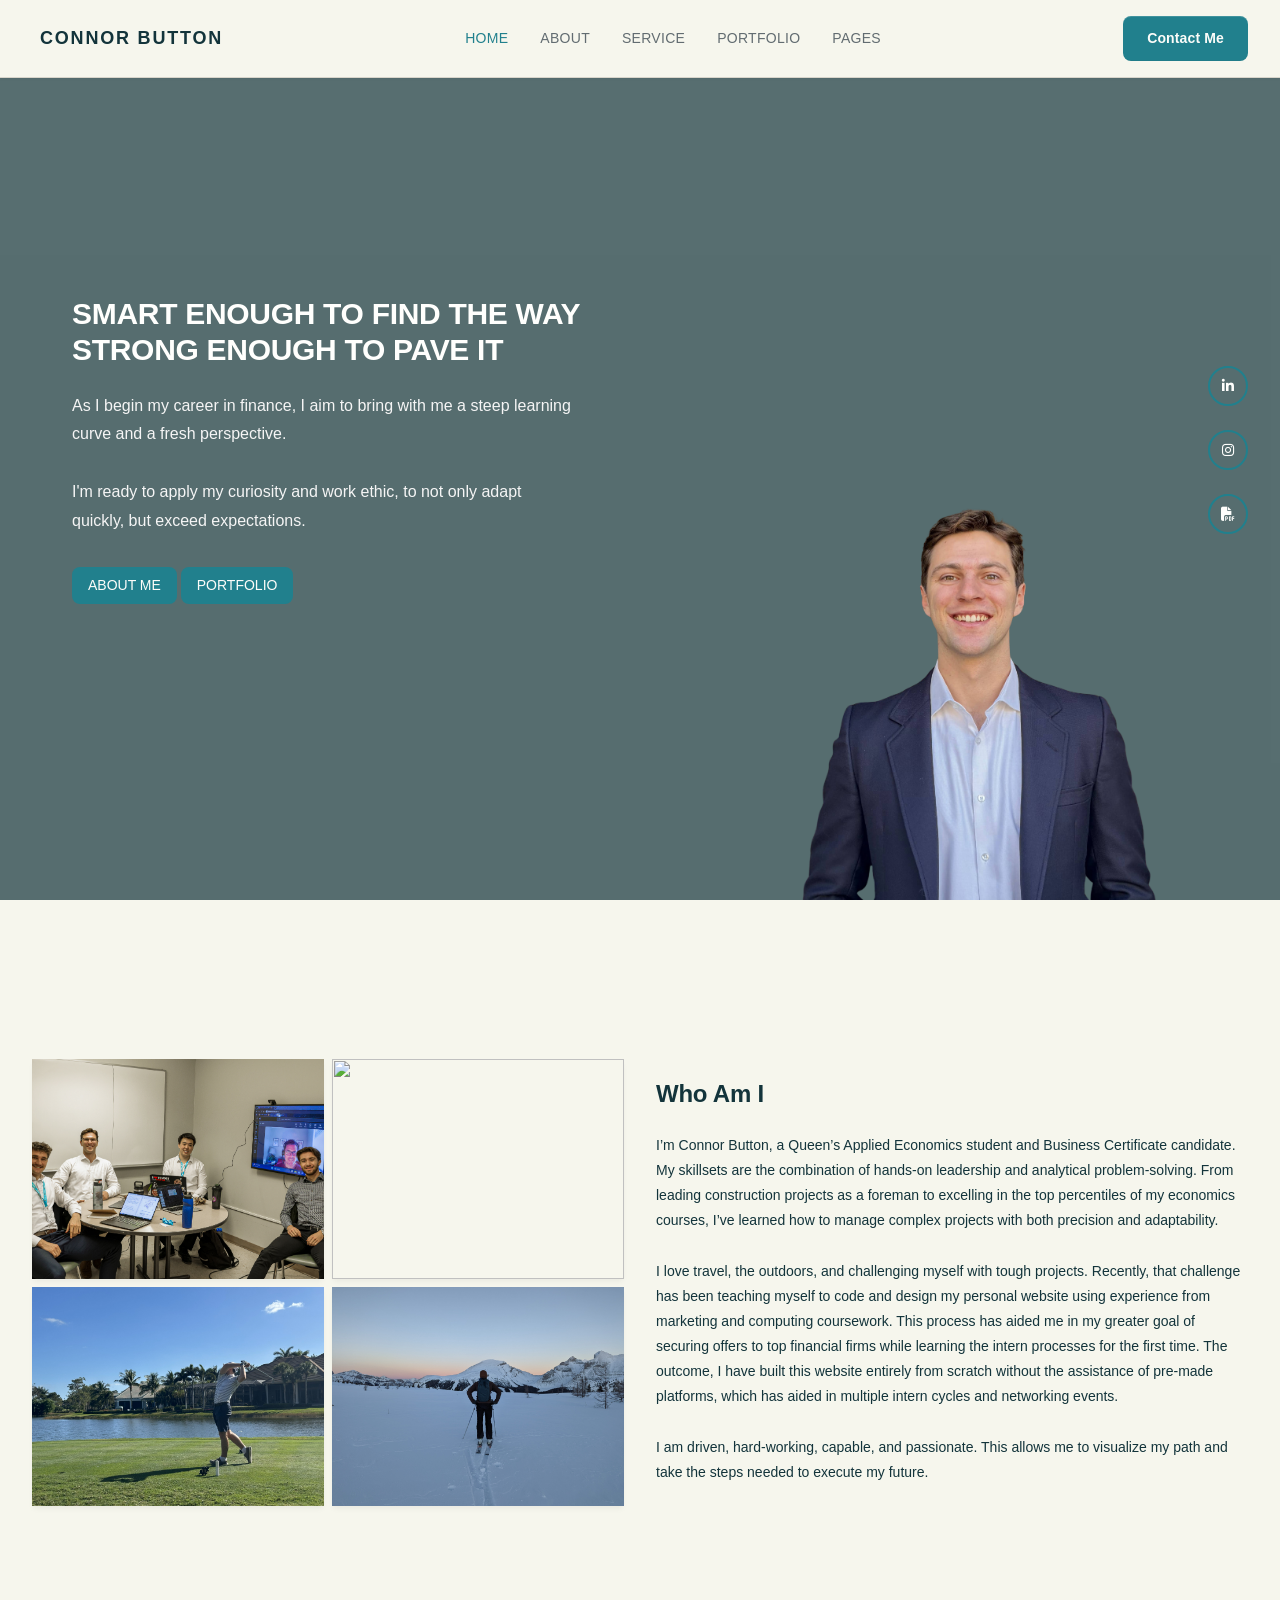
==== commit 12bfe790: "final about section of the night" ====
--- a/index.html
+++ b/index.html
@@ -21,6 +21,17 @@
     }
     .gallery img, .gallery video{ display:block; width:100%; height:100%; object-fit:cover; }
 
+    /* --- ADDED THIS FOR ABOUT SECTION LIGHTBOX INTERACTIVITY --- */
+    .about-photo-grid img {
+        cursor: pointer;
+        transition: transform 0.2s ease;
+    }
+    .about-photo-grid img:hover {
+        transform: scale(1.02);
+        opacity: 0.9;
+    }
+    /* ----------------------------------------------------------- */
+
     .media-badge{
       position: absolute;
       right: 10px; bottom: 10px;
@@ -99,14 +110,10 @@
     });
   }, { threshold: 0.1 });
   vids.forEach(v => iv.observe(v));
-
-  // 3) Lightbox thumbnails: (already using smaller thumbs)
-  // Make sure full-res loads ONLY when opened (your existing lightbox does this).
 })();
 </script>
 
 <body>
-    <!-- Navigation Bar -->
     <nav class="navbar">
         <div class="nav-container">
             <div class="nav-logo">
@@ -128,7 +135,6 @@
         </div>
     </nav>
 
-    <!-- Hero Section -->
     <section class="hero" id="home" style="background-image: url('images/background.jpg');">
         <div class="hero-overlay"></div>
         
@@ -155,7 +161,6 @@
             </div>
         </div>
 
-        <!-- Social Icons -->
         <div class="social-icons">
             <a href="https://www.linkedin.com/in/connor-button-a9097833b/" class="social-link" title="LinkedIn" target="_blank" rel="noopener">
                 <i class="fab fa-linkedin-in"></i>
@@ -169,24 +174,18 @@
         </div>
     </section>
 
-        <!-- About Me Section -->
-
     <section class="about-me" id="about">
     <div class="about-container">
         <div class="about-grid">
             <div class="about-photo">
             <div class="about-photo-grid">
-                <!-- About photo 1 -->
-                <img src="images/about1.jpg" alt="Description 1" class="about-photo">
-
-                <!-- About photo 2 -->
-                <img src="images/about2.jpg" alt="Description 2" class="about-photo">
-
-                <!-- About photo 3 -->
-                <img src="images/about3.jpg" alt="Description 3" class="about-photo">
-
-                <!-- About photo 4 -->
-                <img src="images/about4.jpg" alt="Description 4" class="about-photo">
+                <img src="images/about1.jpg"  class="about-photo">
+
+                <img src="images/about2.jpg"  class="about-photo">
+
+                <img src="images/about3.jpg"  class="about-photo">
+
+                <img src="images/about4.jpg"  class="about-photo">
             </div>
             </div>
 
@@ -210,7 +209,6 @@
     </div>
     </section>
 
-  <!-- Lightbox -->
   <div class="lightbox" id="lightbox" aria-modal="true" role="dialog" aria-label="Media viewer">
     <div class="lightbox-content" id="lbContent" tabindex="0" aria-live="polite"></div>
     <button class="close" id="lbClose" aria-label="Close (Esc)">✕</button>
@@ -219,7 +217,7 @@
     <p class="caption" id="lbCaption"></p>
   </div>
 
-    <script>
+<script>
   document.addEventListener('DOMContentLoaded', function () {
     const lightbox = document.getElementById('lightbox');
     const lbContent = document.getElementById('lbContent');
@@ -228,26 +226,34 @@
     const lbPrev = document.getElementById('lbPrev');
     const lbNext = document.getElementById('lbNext');
 
-    const photos = Array.from(document.querySelectorAll('.about-photo'));
+    // EDITED SELECTOR: Specifically target images inside the grid
+    // The previous selector '.about-photo' was also selecting the container DIV, causing errors.
+    const photos = Array.from(document.querySelectorAll('.about-photo-grid img'));
     let currentIndex = 0;
 
     function openLightbox(index) {
       currentIndex = index;
       const img = photos[currentIndex];
+      
+      // Safety check to ensure we actually clicked an image
+      if (!img || img.tagName !== 'IMG') return;
 
       lbContent.innerHTML = '';
       const clone = img.cloneNode(true);
+      // Remove classes to prevent layout conflicts inside the lightbox
       clone.removeAttribute('class');
+      clone.style.cursor = 'default'; // Reset cursor in lightbox
       lbContent.appendChild(clone);
 
       lbCaption.textContent = img.alt || '';
 
-      lightbox.style.display = 'flex'; // or 'block' according to your CSS
+      lightbox.style.display = 'flex'; 
       lbContent.focus();
     }
 
     function closeLightbox() {
       lightbox.style.display = 'none';
+      lbContent.innerHTML = ''; // Clear content on close
     }
 
     function showNext() {
@@ -262,20 +268,29 @@
       openLightbox(currentIndex);
     }
 
+    // Attach click events
     photos.forEach((img, index) => {
-      img.addEventListener('click', () => openLightbox(index));
+      img.addEventListener('click', (e) => {
+        e.stopPropagation(); // Prevent bubbling issues
+        openLightbox(index);
+      });
     });
 
     lbClose.addEventListener('click', closeLightbox);
-    lbNext.addEventListener('click', showNext);
-    lbPrev.addEventListener('click', showPrev);
-
+    lbNext.addEventListener('click', (e) => { e.stopPropagation(); showNext(); });
+    lbPrev.addEventListener('click', (e) => { e.stopPropagation(); showPrev(); });
+
+    // Close when clicking outside content
     lightbox.addEventListener('click', (e) => {
       if (e.target === lightbox) closeLightbox();
     });
 
+    // Keyboard navigation
     document.addEventListener('keydown', (e) => {
-      if (lightbox.style.display !== 'flex' && lightbox.style.display !== 'block') return;
+      // Check if lightbox is actually visible
+      const style = window.getComputedStyle(lightbox);
+      if (style.display === 'none') return;
+      
       if (e.key === 'Escape') closeLightbox();
       if (e.key === 'ArrowRight') showNext();
       if (e.key === 'ArrowLeft') showPrev();
@@ -284,4 +299,4 @@
 </script>
 
 </body>
-</html>
+</html>
--- a/main.css
+++ b/main.css
@@ -1463,7 +1463,7 @@
 .about-me {
   margin-top: 0;
   background-color: #f6f6ed;
-  min-height: 100vh;              /* fill viewport */
+  min-height: 85vh;              /* fill viewport */
   display: flex;                  /* center child */
   align-items: center;            /* vertical center */
 }
@@ -1477,6 +1477,8 @@
 /* two columns: photo left, text right */
 .about-grid {
   display: grid;
+  padding-left: var(--space-32);
+  padding-right: var(--space-32);
   grid-template-columns: 1fr 1fr;
   gap: var(--space-32);
   align-items: center;            /* vertically center both columns */
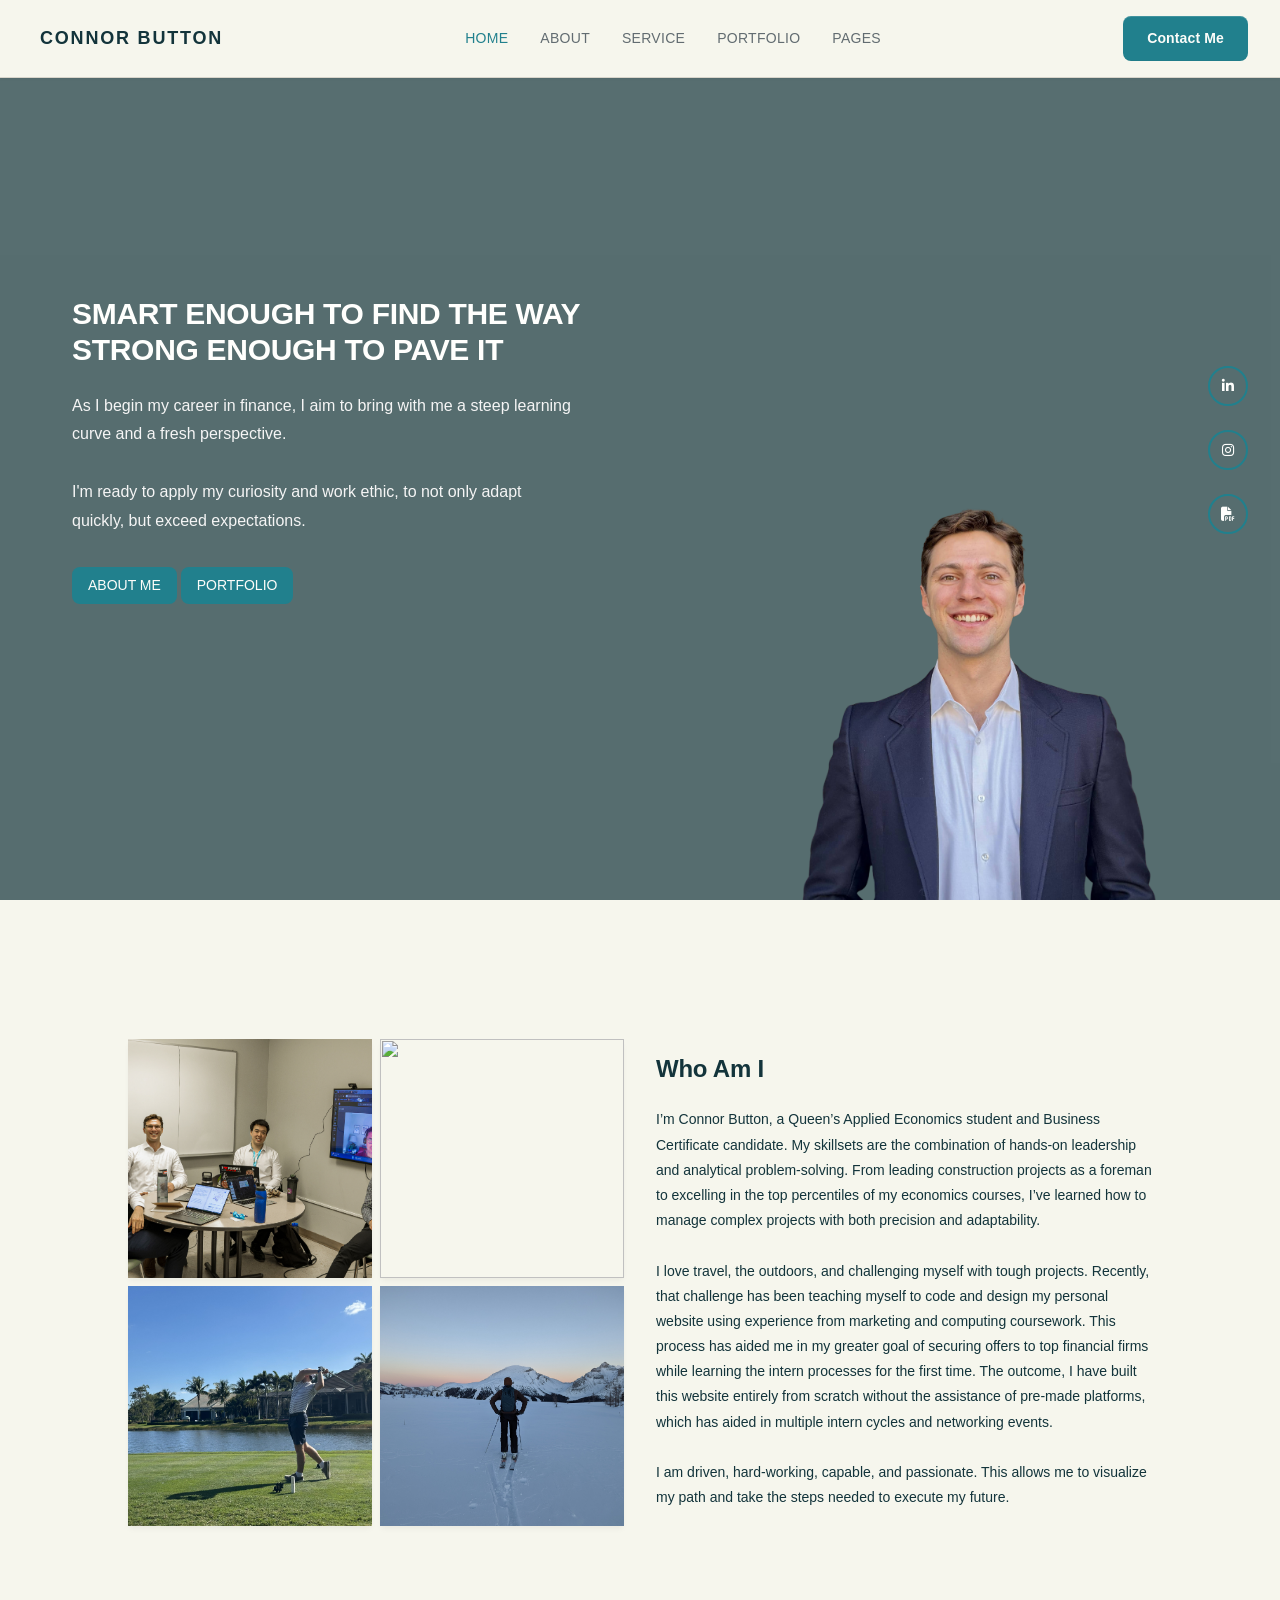
==== commit 27bce7c0: "final update for good I think" ====
--- a/index.html
+++ b/index.html
@@ -188,7 +188,7 @@
                 <img src="images/about4.jpg"  class="about-photo">
             </div>
             </div>
-
+ 
             <div class="about-text">
                 <h2>Who Am I</h2>
                 <p>
--- a/main.css
+++ b/main.css
@@ -1477,8 +1477,8 @@
 /* two columns: photo left, text right */
 .about-grid {
   display: grid;
-  padding-left: var(--space-32);
-  padding-right: var(--space-32);
+  padding-left: 10%;
+  padding-right: 10%;
   grid-template-columns: 1fr 1fr;
   gap: var(--space-32);
   align-items: center;            /* vertically center both columns */
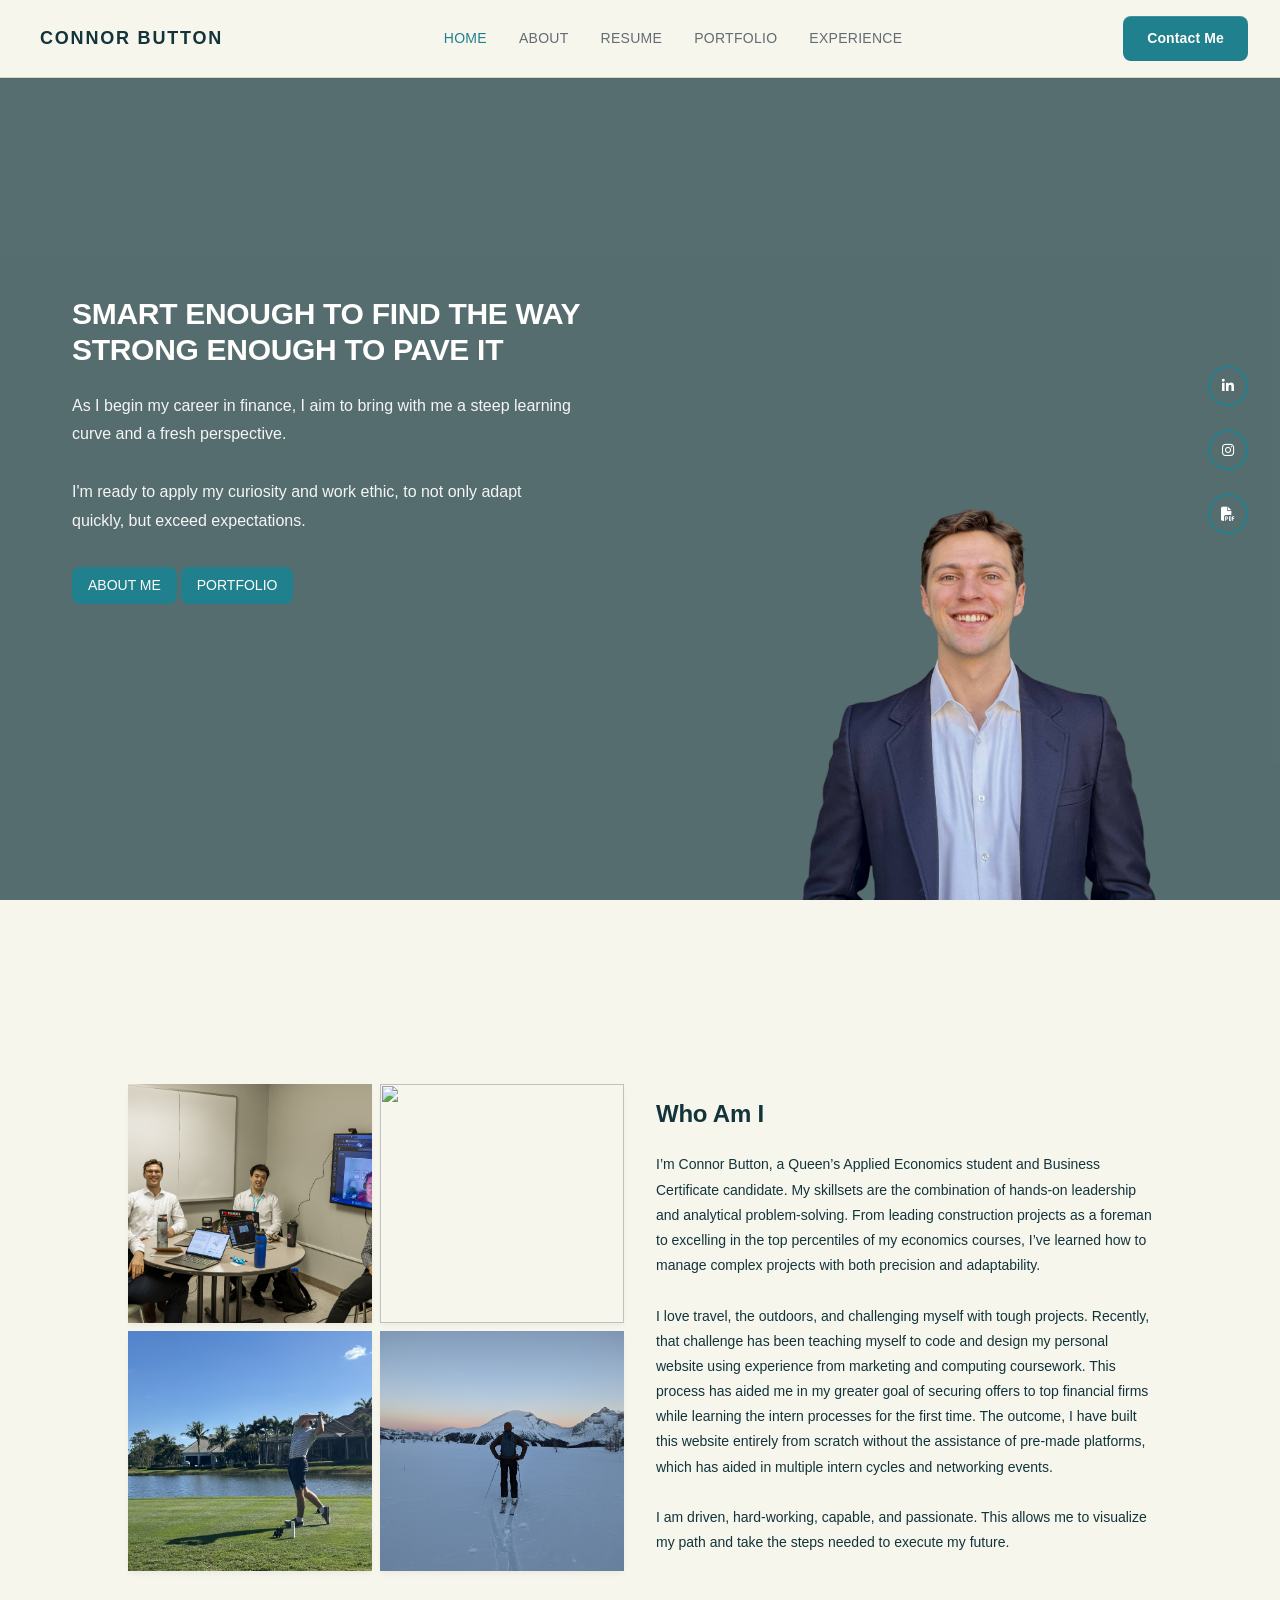
==== commit f0cb9c22: "final update before transfer" ====
--- a/index.html
+++ b/index.html
@@ -124,9 +124,9 @@
             <ul class="nav-menu">
                 <li><a href="#home" class="nav-link active">HOME</a></li>
                 <li><a href="#about" class="nav-link">ABOUT</a></li>
-                <li><a href="#service" class="nav-link">SERVICE</a></li>
-                <li><a href="#portfolio" class="nav-link">PORTFOLIO</a></li>
-                <li><a href="#pages" class="nav-link">PAGES</a></li>
+                <li><a href="Connor Button Resume.pdf" class="nav-link" target="_blank" >RESUME</a></li>
+                <li><a href="homeport.html" class="nav-link">PORTFOLIO</a></li>
+                <li><a href="experience.html" class="nav-link">EXPERIENCE</a></li>
             </ul>
 
             <div class="nav-right">
--- a/main.css
+++ b/main.css
@@ -177,67 +177,6 @@
   --mobile-padding-xl: 24px;
 }
 
-/* Dark mode colors */
-@media (prefers-color-scheme: dark) {
-  :root {
-    /* RGB versions for opacity control (Dark Mode) */
-    --color-gray-400-rgb: 119, 124, 124;
-    --color-teal-300-rgb: 50, 184, 198;
-    --color-gray-300-rgb: 167, 169, 169;
-    --color-gray-200-rgb: 245, 245, 245;
-
-    /* Background color tokens (Dark Mode) */
-    --color-bg-1: rgba(29, 78, 216, 0.15); /* Dark blue */
-    --color-bg-2: rgba(180, 83, 9, 0.15); /* Dark yellow */
-    --color-bg-3: rgba(21, 128, 61, 0.15); /* Dark green */
-    --color-bg-4: rgba(185, 28, 28, 0.15); /* Dark red */
-    --color-bg-5: rgba(107, 33, 168, 0.15); /* Dark purple */
-    --color-bg-6: rgba(194, 65, 12, 0.15); /* Dark orange */
-    --color-bg-7: rgba(190, 24, 93, 0.15); /* Dark pink */
-    --color-bg-8: rgba(8, 145, 178, 0.15); /* Dark cyan */
-
-    /* Semantic Color Tokens (Dark Mode) */
-    --color-background: var(--color-charcoal-700);
-    --color-surface: var(--color-charcoal-800);
-    --color-text: var(--color-gray-200);
-    --color-text-secondary: rgba(var(--color-gray-300-rgb), 0.7);
-    --color-primary: var(--color-teal-300);
-    --color-primary-hover: var(--color-teal-400);
-    --color-primary-active: var(--color-teal-800);
-    --color-secondary: rgba(var(--color-gray-400-rgb), 0.15);
-    --color-secondary-hover: rgba(var(--color-gray-400-rgb), 0.25);
-    --color-secondary-active: rgba(var(--color-gray-400-rgb), 0.3);
-    --color-border: rgba(var(--color-gray-400-rgb), 0.3);
-    --color-error: var(--color-red-400);
-    --color-success: var(--color-teal-300);
-    --color-warning: var(--color-orange-400);
-    --color-info: var(--color-gray-300);
-    --color-focus-ring: rgba(var(--color-teal-300-rgb), 0.4);
-    --color-btn-primary-text: var(--color-slate-900);
-    --color-card-border: rgba(var(--color-gray-400-rgb), 0.2);
-    --color-card-border-inner: rgba(var(--color-gray-400-rgb), 0.15);
-    --shadow-inset-sm: inset 0 1px 0 rgba(255, 255, 255, 0.1),
-      inset 0 -1px 0 rgba(0, 0, 0, 0.15);
-    --button-border-secondary: rgba(var(--color-gray-400-rgb), 0.2);
-    --color-border-secondary: rgba(var(--color-gray-400-rgb), 0.2);
-    --color-select-caret: rgba(var(--color-gray-200-rgb), 0.8);
-
-    /* Common style patterns - updated for dark mode */
-    --focus-ring: 0 0 0 3px var(--color-focus-ring);
-    --focus-outline: 2px solid var(--color-primary);
-    --status-bg-opacity: 0.15;
-    --status-border-opacity: 0.25;
-    --select-caret-light: url("data:image/svg+xml,%3Csvg xmlns='http://www.w3.org/2000/svg' width='16' height='16' viewBox='0 0 24 24' fill='none' stroke='%23134252' stroke-width='2' stroke-linecap='round' stroke-linejoin='round'%3E%3Cpolyline points='6 9 12 15 18 9'%3E%3C/polyline%3E%3C/svg%3E");
-    --select-caret-dark: url("data:image/svg+xml,%3Csvg xmlns='http://www.w3.org/2000/svg' width='16' height='16' viewBox='0 0 24 24' fill='none' stroke='%23f5f5f5' stroke-width='2' stroke-linecap='round' stroke-linejoin='round'%3E%3Cpolyline points='6 9 12 15 18 9'%3E%3C/polyline%3E%3C/svg%3E");
-
-    /* RGB versions for dark mode */
-    --color-success-rgb: var(--color-teal-300-rgb);
-    --color-error-rgb: var(--color-red-400-rgb);
-    --color-warning-rgb: var(--color-orange-400-rgb);
-    --color-info-rgb: var(--color-gray-300-rgb);
-  }
-}
-
 /* ==========================================
 MOBILE UTILITY CLASSES
 ========================================== */
@@ -1463,7 +1402,7 @@
 .about-me {
   margin-top: 0;
   background-color: #f6f6ed;
-  min-height: 85vh;              /* fill viewport */
+  min-height: 95vh;              /* fill viewport */
   display: flex;                  /* center child */
   align-items: center;            /* vertical center */
 }
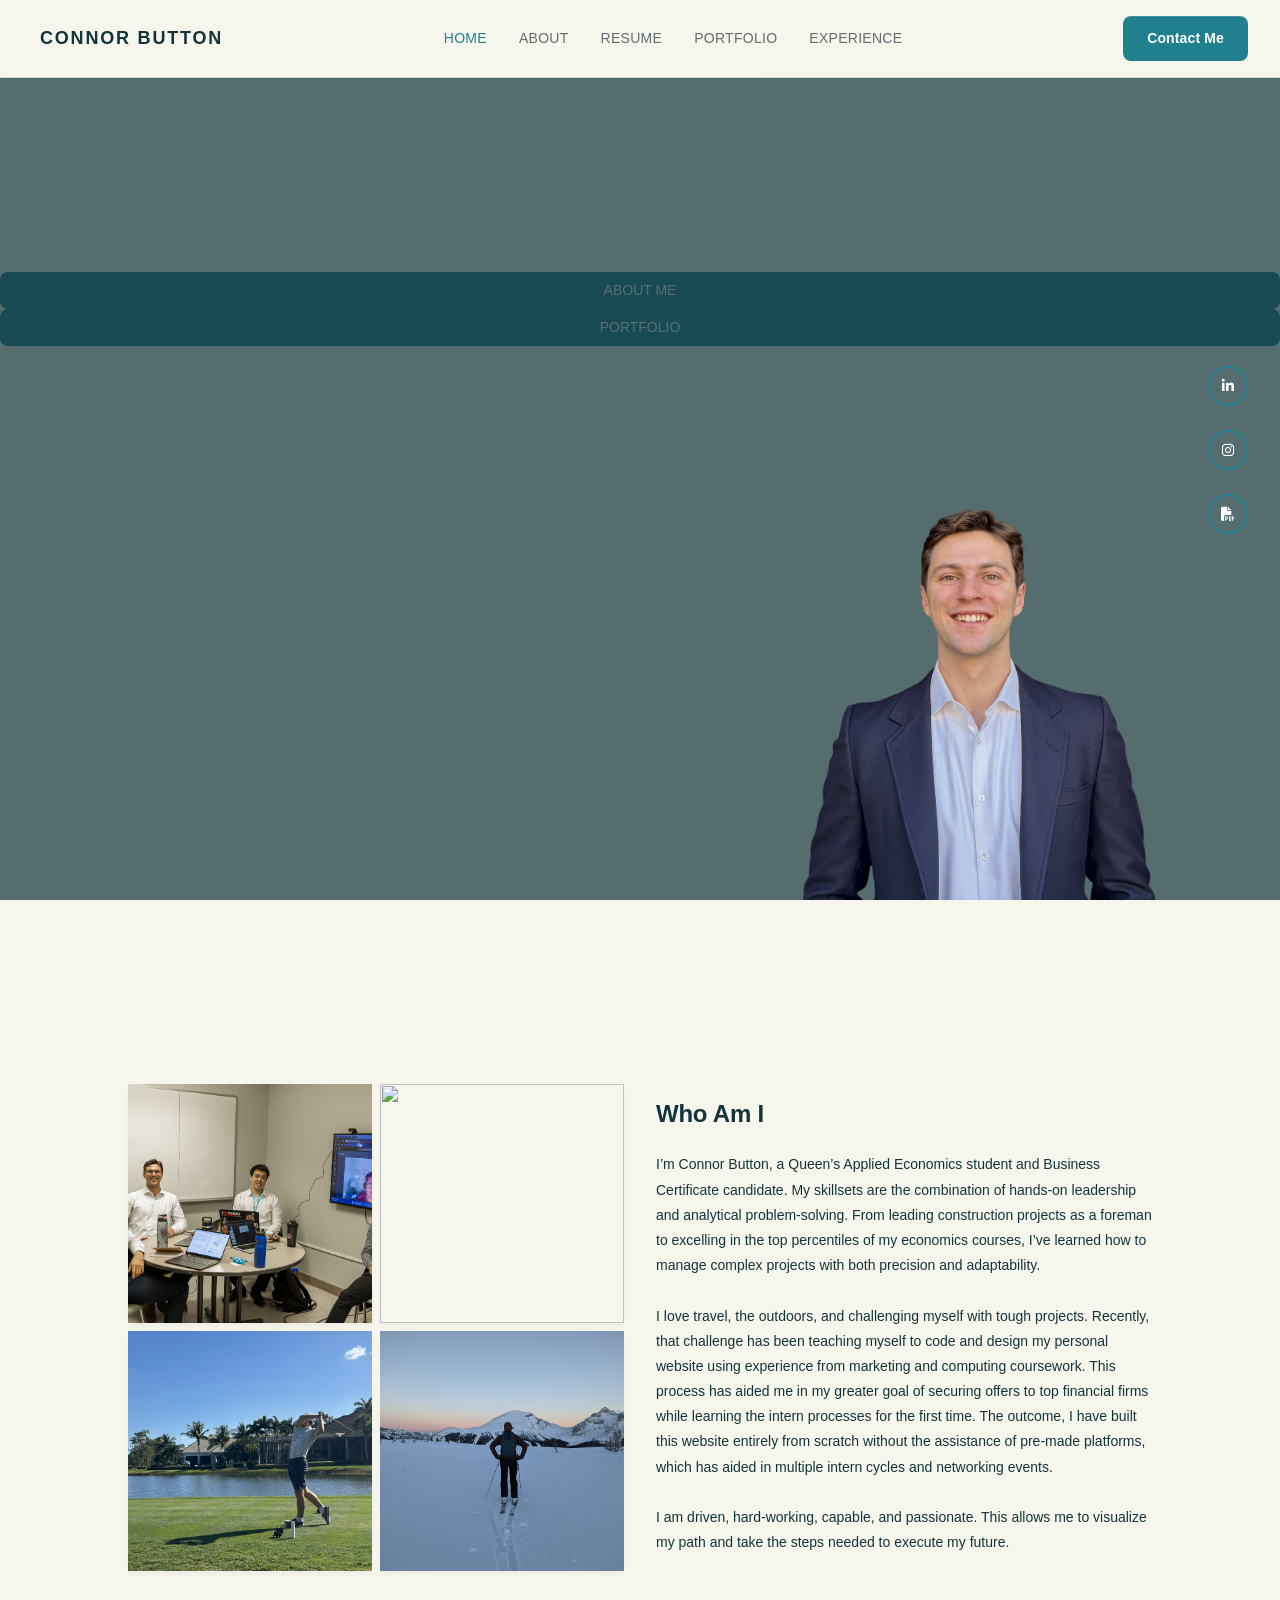
==== commit 6477df72: "SEO" ====
--- a/index.html
+++ b/index.html
@@ -3,7 +3,8 @@
 <head>
     <meta charset="UTF-8">
     <meta name="viewport" content="width=device-width, initial-scale=1.0, maximum-scale=5.0, user-scalable=yes">
-    <title>Professional Portfolio</title>
+    <title>Connor Button | Finance, Economics, and Work Portfolio</title>
+    <meta name="description" content="Portfolio of Connor Button, a Queen’s University Applied Economics student specializing in finance, bond valuation, and capital asset pricing models.">
     <link rel="icon" type="image/png" href="images/favicon.png" />
     <link rel="stylesheet" href="main.css">
     <link rel="stylesheet" href="https://cdnjs.cloudflare.com/ajax/libs/font-awesome/6.4.0/css/all.min.css">
@@ -83,6 +84,22 @@
       max-width: min(900px, 90vw);
     }
   </style>
+  <script type="application/ld+json">
+{
+  "@context": "http://schema.org",
+  "@type": "Person",
+  "name": "Connor Button",
+  "jobTitle": "Finance Student & Analyst",
+  "url": "https://www.connorbutton.ca",
+  "sameAs": [
+    "https://www.linkedin.com/in/connor-button-a9097833b/",
+    "https://www.instagram.com/couuor/"
+  ],
+  "alumniOf": "Queen's University",
+  "knowsAbout": ["Finance", "Applied Economics", "Bond Valuation", "CAPM", "Portfolio Management"],
+  "description": "Applied Economics student specializing in finance, bond valuation, and capital asset pricing models."
+}
+</script>
 </head>
 
 <script>
@@ -138,12 +155,14 @@
     <section class="hero" id="home" style="background-image: url('images/background.jpg');">
         <div class="hero-overlay"></div>
         
-        <div class="hero-content">
             <div class="hero-text">
-                <h1 class="hero-title">
+                <h1 class="sr-only">Connor Button | Portfolio</h1>
+                
+                <div class="hero-title" aria-hidden="true">
                     SMART ENOUGH TO FIND THE WAY<br>
                     STRONG ENOUGH TO PAVE IT
-                </h1>
+                </div>
+                </div>
                 
                 <p class="hero-subtitle">
                     As I begin my career in finance, I aim to bring with me a steep 
@@ -179,13 +198,13 @@
         <div class="about-grid">
             <div class="about-photo">
             <div class="about-photo-grid">
-                <img src="images/about1.jpg"  class="about-photo">
-
-                <img src="images/about2.jpg"  class="about-photo">
-
-                <img src="images/about3.jpg"  class="about-photo">
-
-                <img src="images/about4.jpg"  class="about-photo">
+                <img src="images/Connor Button - Case Competition.jpg"  class="about-photo">
+
+                <img src="images/Connor Button - Pines Landscaping.jpg"  class="about-photo">
+
+                <img src="images/Connor Button - Golf.jpg"  class="about-photo">
+
+                <img src="images/Connor Button - Skiing.jpg"  class="about-photo">
             </div>
             </div>
  
--- a/main.css
+++ b/main.css
@@ -1587,6 +1587,16 @@
   }
 }
 
+.sr-only {
+  position: absolute;
+  width: 1px;
+  height: 1px;
+  padding: 0;
+  margin: -1px;
+  overflow: hidden;
+  clip: rect(0,0,0,0);
+  border: 0;
+}
 
 /* ==========================================
    SOCIAL ICONS
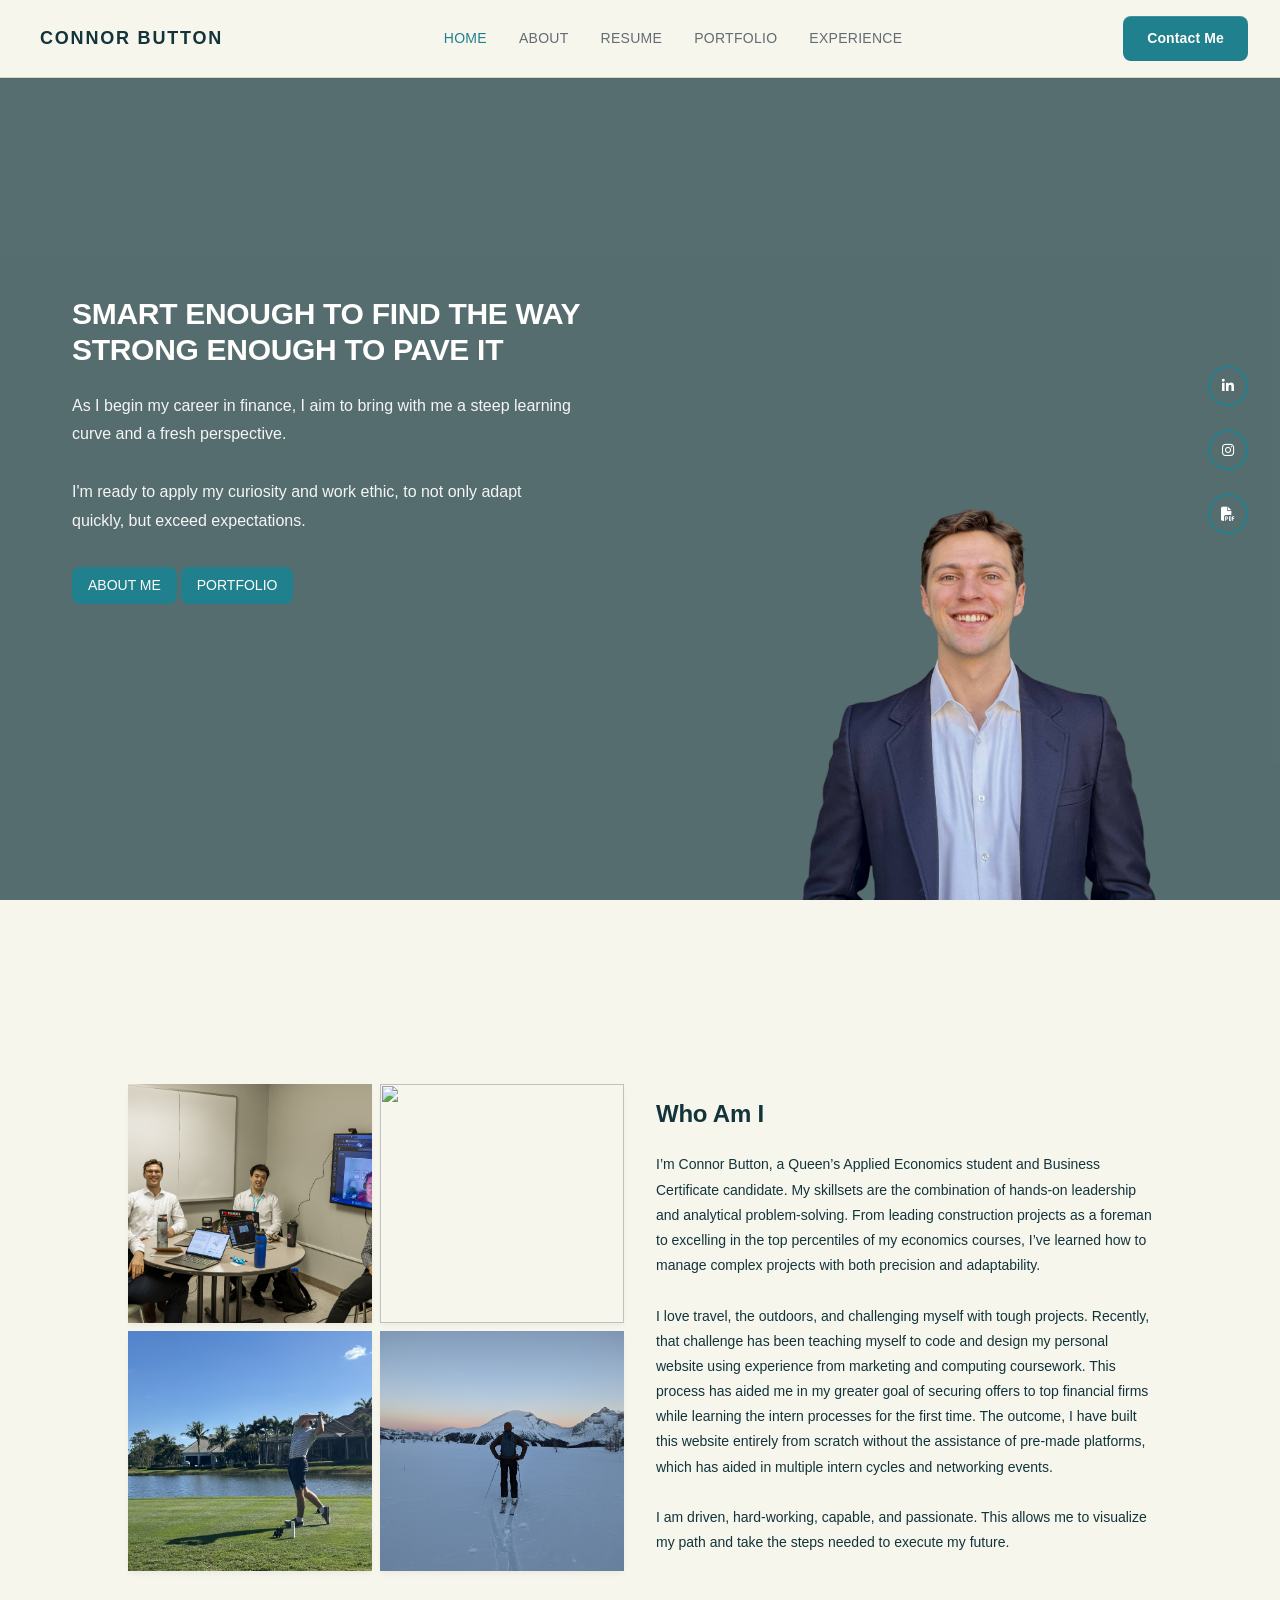
==== commit 6b5b9563: "updating index" ====
--- a/index.html
+++ b/index.html
@@ -152,16 +152,17 @@
         </div>
     </nav>
 
-    <section class="hero" id="home" style="background-image: url('images/background.jpg');">
+<section class="hero" id="home" style="background-image: url('images/background.jpg');">
         <div class="hero-overlay"></div>
         
+        <div class="hero-content">
+            
             <div class="hero-text">
                 <h1 class="sr-only">Connor Button | Portfolio</h1>
                 
                 <div class="hero-title" aria-hidden="true">
                     SMART ENOUGH TO FIND THE WAY<br>
                     STRONG ENOUGH TO PAVE IT
-                </div>
                 </div>
                 
                 <p class="hero-subtitle">
@@ -178,9 +179,8 @@
             <div class="hero-image">
                 <img src="images/avatar.png" alt="Professional Avatar">
             </div>
-        </div>
-
-        <div class="social-icons">
+            
+        </div> <div class="social-icons">
             <a href="https://www.linkedin.com/in/connor-button-a9097833b/" class="social-link" title="LinkedIn" target="_blank" rel="noopener">
                 <i class="fab fa-linkedin-in"></i>
             </a>
